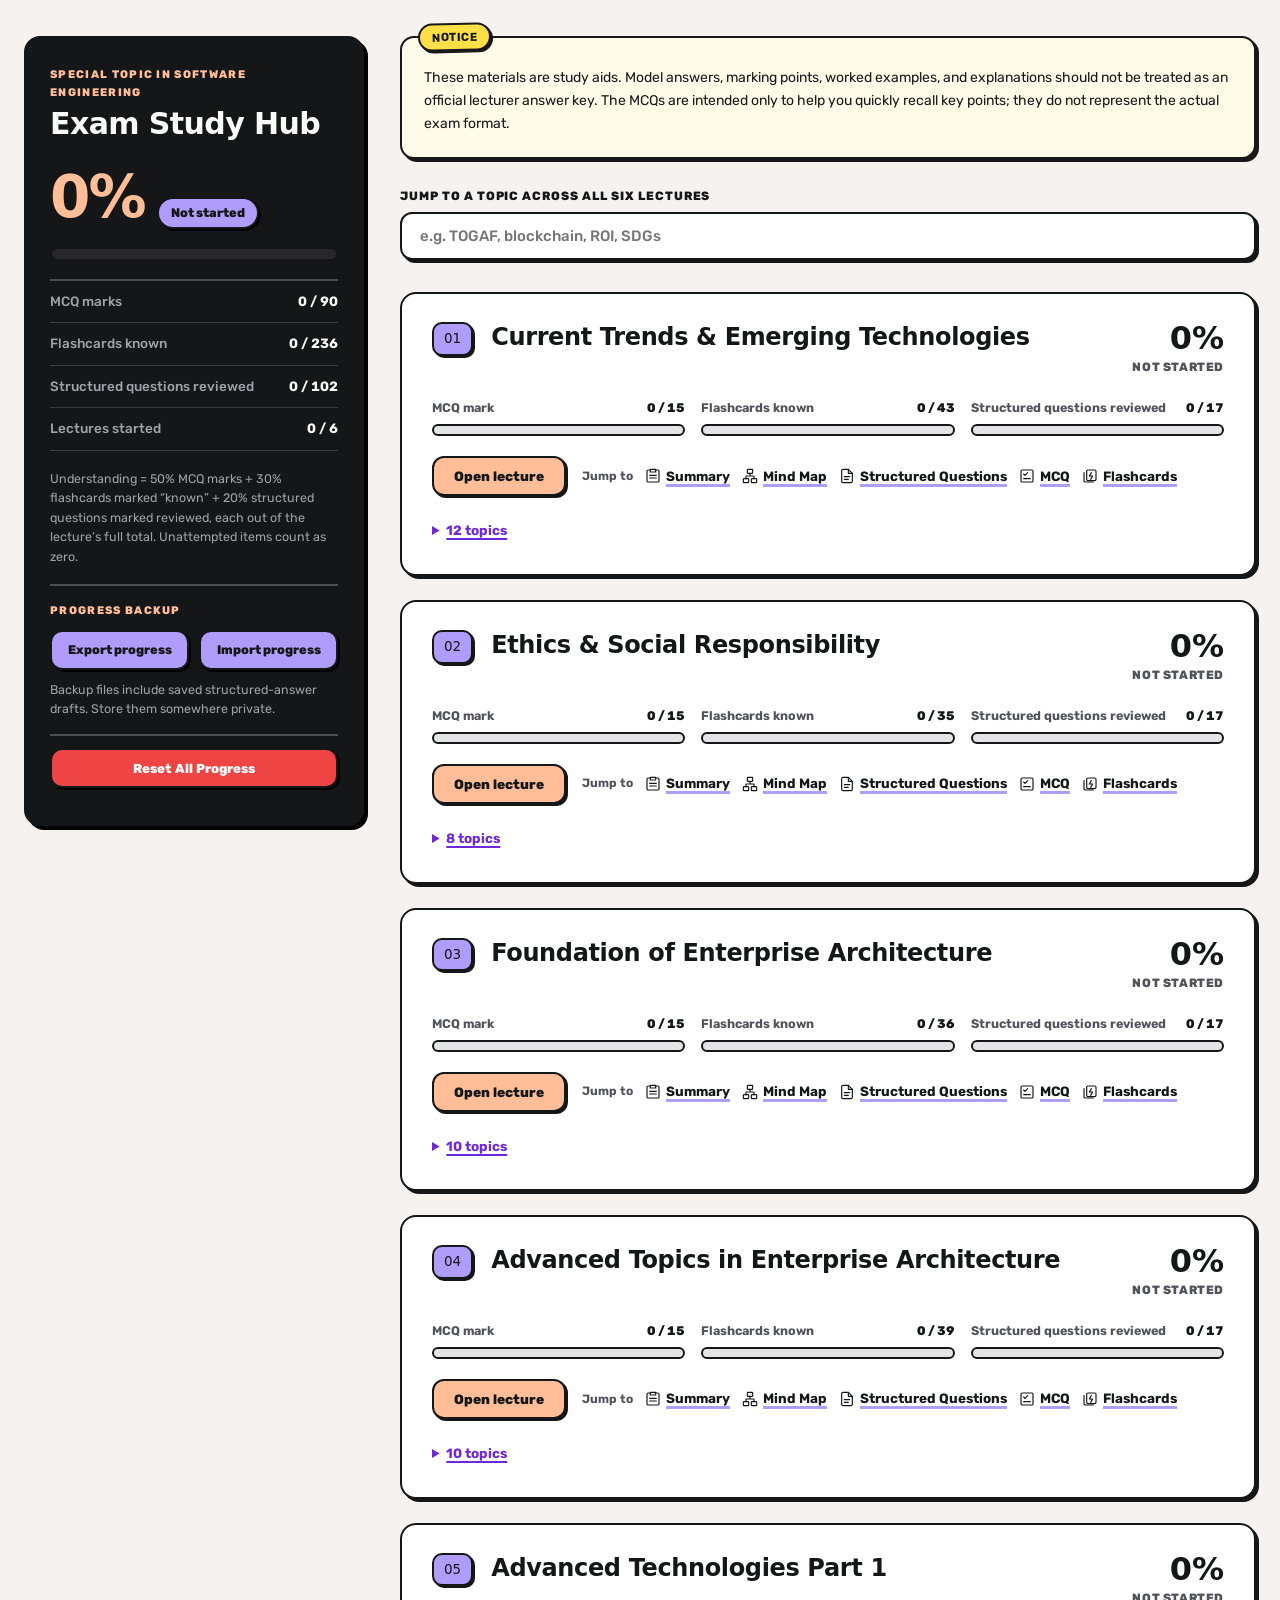
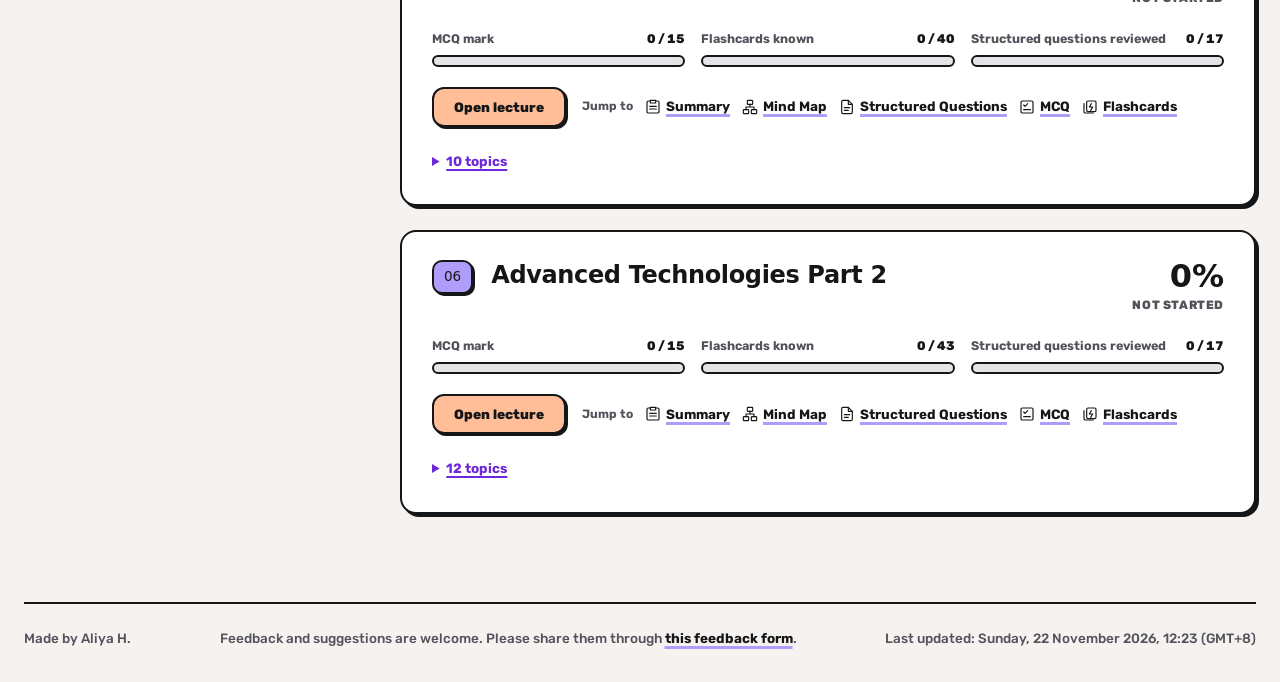
==== index.html @ 4a713295 "fix: open lecture button opens the details summary tab instead of last opened tab" ====
<!DOCTYPE html>
<html lang="en">
<head>
<meta charset="utf-8">
<meta name="viewport" content="width=device-width, initial-scale=1, viewport-fit=cover">
<meta name="color-scheme" content="light">
<title>Study4BITP3423 | Exam Study Hub</title>
<meta name="description" content="Revise BITP 3423 with detailed summaries, mind maps, structured questions, MCQ practice and flashcards for Special Topic in Software Engineering.">
<meta property="og:type" content="website">
<meta property="og:site_name" content="Study4BITP3423">
<meta property="og:locale" content="en_MY">
<meta property="og:title" content="Study4BITP3423 | Exam Study Hub">
<meta property="og:description" content="Revise BITP 3423 with detailed summaries, mind maps, structured questions, MCQ practice and flashcards for Special Topic in Software Engineering.">
<meta property="og:url" content="https://study4bitp3423.pages.dev/">
<meta property="og:image" content="https://study4bitp3423.pages.dev/assets/social-preview.png">
<meta property="og:image:type" content="image/png">
<meta property="og:image:width" content="1200">
<meta property="og:image:height" content="630">
<meta property="og:image:alt" content="Study4BITP3423 Exam Study Hub: summaries, mind maps, structured questions, MCQ practice and flashcards.">
<meta name="twitter:card" content="summary_large_image">
<meta name="twitter:title" content="Study4BITP3423 | Exam Study Hub">
<meta name="twitter:description" content="Revise BITP 3423 with detailed summaries, mind maps, structured questions, MCQ practice and flashcards for Special Topic in Software Engineering.">
<meta name="twitter:image" content="https://study4bitp3423.pages.dev/assets/social-preview.png">
<meta name="twitter:image:alt" content="Study4BITP3423 Exam Study Hub revision kit.">
<link rel="stylesheet" href="css/dashboard.css">
<link rel="stylesheet" href="css/back-to-top.css">
</head>
<body>
<div id="dash">
<div class="shell">
<aside class="panel" aria-label="Overall progress">
<div><p class="eyebrow">Special Topic in Software Engineering</p><h1>Exam Study Hub</h1></div>
<div><div class="big"><b id="oPct">0%</b><span id="oLvl">Not started</span></div></div>
<span class="bar" role="img" id="oBarLabel" aria-label="Overall understanding"><i id="oBar"></i></span>
<dl class="stats" id="oStats"></dl>
<p class="note">Understanding = 50% MCQ marks + 30% flashcards marked “known” + 20% structured questions marked reviewed, each out of the lecture’s full total. Unattempted items count as zero.</p>
<p class="note" id="storeWarn" hidden>This browser view blocks local storage, so progress can’t be saved here. Open the file directly in your browser to keep your marks.</p>
<div>
<div class="progress-tools" aria-label="Progress backup">
<p class="eyebrow">Progress backup</p>
<div class="progress-actions">
<button class="btn" id="exportBtn" type="button">Export progress</button>
<button class="btn" id="importBtn" type="button">Import progress</button>
</div>
<input id="importFile" type="file" accept="application/json,.json" hidden>
<p class="note">Backup files include saved structured-answer drafts. Store them somewhere private.</p>
</div>
<button class="btn danger reset" id="resetBtn" type="button">Reset All Progress</button>
<p class="note" id="status" role="status" style="margin-top:8px"></p>
</div>
</aside>
<main>
<aside class="study-notice" role="note" aria-labelledby="study-notice-title">
<strong id="study-notice-title">Notice</strong>
<p>These materials are study aids. Model answers, marking points, worked examples, and explanations should not be treated as an official lecturer answer key. The MCQs are intended only to help you quickly recall key points; they do not represent the actual exam format.</p>
</aside>
<label class="eyebrow" for="q" style="display:block;margin-bottom:6px">Jump to a topic across all six lectures</label>
<input id="q" class="search" type="search" placeholder="e.g. TOGAF, blockchain, ROI, SDGs" autocomplete="off">
<ul class="hits" id="hits" aria-live="polite"></ul>
<div class="list" id="list"></div>
</main>
</div>
<footer class="foot">
<p>Made by Aliya H.</p>
<p>Feedback and suggestions are welcome. Please share them through <a href="https://forms.gle/fW17FkKTP6RkafSC7" target="_blank" rel="noopener noreferrer">this feedback form</a>.</p>
<p>Last updated: <time datetime="2026-11-22T12:23:19+08:00">Sunday, 22 November 2026, 12:23</time> (GMT+8)</p>
</footer>
</div>

<div id="viewer" hidden>
<div class="topbar"><button class="btn" id="back" type="button">← Dashboard</button><select id="switch" aria-label="Switch lecture"></select><span id="vt" class="note"></span></div>
<div id="frameWrap"></div>
</div>

<dialog id="dlg" aria-labelledby="dt">
<h2 id="dt">Erase all progress?</h2>
<p>This permanently deletes your MCQ marks, flashcard ratings, reviewed structured questions and any structured answers you typed for Lectures 1–6.</p>
<p><b>This cannot be undone.</b></p>
<div class="dlg-acts"><button class="btn" id="cancelBtn" type="button" autofocus>Cancel</button><button class="btn danger" id="confirmBtn" type="button">Yes, erase progress</button></div>
</dialog>

<dialog id="importDlg" aria-labelledby="importTitle">
<h2 id="importTitle">Import saved progress?</h2>
<p id="importSummary">This replaces the progress currently saved in this browser.</p>
<p><b>Your current progress will be replaced.</b></p>
<div class="dlg-acts"><button class="btn" id="importCancelBtn" type="button" autofocus>Cancel</button><button class="btn primary" id="importConfirmBtn" type="button">Import and replace</button></div>
</dialog>

<script src="js/dashboard.js"></script>
<script src="js/back-to-top.js"></script>
</body>
</html>
---- css/dashboard.css ----
/* Claymorphic Comic Ledger · Exam Study Hub Dashboard */
@font-face {
  font-family: 'Rubik';
  src: url('../fonts/Rubik-Variable.ttf') format('truetype');
  font-style: normal;
  font-weight: 300 900;
  font-display: swap;
}

:root {
  --font-display: 'Arial Black', Impact, 'Trebuchet MS', system-ui, sans-serif;
  --font-body: 'Rubik', system-ui, -apple-system, BlinkMacSystemFont, 'Segoe UI', Roboto, Helvetica, Arial, sans-serif;

  --color-page: #F5F2F0;
  --color-dark: #151617;
  --color-card: #FFFFFF;

  --color-lavender: #B09CFB;
  --color-lavender-soft: #EAE5FF;
  --color-coral: #FFBE98;
  --color-coral-hover: #FFAA75;

  --color-ink: #151617;
  --color-ink-muted: #52525B;
  --color-inverse: #FAFAF9;
  --color-inverse-muted: #A1A1AA;

  --color-danger: #EF4444;

  --border-ink: 2px solid #151617;
  --border-ink-thin: 1.5px solid #151617;
  --border-dark-line: 1px solid rgba(250, 250, 249, 0.16);
  --border-dark-line-strong: 2px solid rgba(250, 250, 249, 0.24);

  --shadow-btn: 2px 2px 0px #151617;
  --shadow-card: 3px 3px 0px #151617;
  --shadow-card-lg: 4px 4px 0px #151617;
  --shadow-dark: 2px 2px 0px #000000;
  --shadow-dark-lg: 4px 4px 0px #000000;

  --radius-control: 12px;
  --radius-card: 16px;
  --radius-pill: 9999px;

  --ease-comic: cubic-bezier(0.4, 0, 0.2, 1);
  --dur: 150ms;
  --bar-h: 60px;

  box-sizing: border-box;
  padding-top: env(safe-area-inset-top, 0px);
  padding-bottom: env(safe-area-inset-bottom, 0px);
}

html {
  scroll-padding-top: env(safe-area-inset-top, 0px);
  overflow-x: clip;
  background: var(--color-page);
}

*, *::before, *::after {
  box-sizing: inherit;
}

body {
  margin: 0;
  overflow-x: clip;
  background: var(--color-page);
  color: var(--color-ink);
  font: 400 15px/1.6 var(--font-body);
}

button, input, select, textarea {
  font-family: inherit;
  font-size: inherit;
  color: inherit;
}

:focus-visible {
  outline: 3px solid var(--color-lavender);
  outline-offset: 2px;
}

::selection {
  background: var(--color-lavender);
  color: var(--color-ink);
}

/* Layout Shell */
.shell {
  max-width: 1280px;
  margin: 0 auto;
  padding: 36px 24px 48px;
  display: grid;
  grid-template-columns: minmax(0, 340px) minmax(0, 1fr);
  gap: 36px;
  align-items: start;
}

/* Left Sidebar Panel (Near-Black Developer Surface) */
.panel {
  position: sticky;
  top: 24px;
  display: flex;
  flex-direction: column;
  gap: 18px;
  background: var(--color-dark);
  color: var(--color-inverse);
  border: var(--border-ink);
  border-radius: var(--radius-card);
  padding: 28px 24px;
  box-shadow: var(--shadow-dark-lg);
}

.eyebrow {
  margin: 0;
  font-size: 11px;
  font-weight: 800;
  text-transform: uppercase;
  letter-spacing: 0.12em;
  color: var(--color-ink);
}

.panel .eyebrow {
  color: var(--color-coral);
}

.panel h1 {
  margin: 6px 0 0;
  font-family: var(--font-display);
  font-size: 30px;
  line-height: 1.15;
  letter-spacing: -0.02em;
  color: var(--color-inverse);
  overflow-wrap: anywhere;
  min-width: 0;
}

.big {
  display: flex;
  align-items: baseline;
  gap: 12px;
  margin-top: 8px;
  flex-wrap: wrap;
}

.big b {
  font-family: var(--font-display);
  font-size: 58px;
  line-height: 1;
  color: var(--color-coral);
  letter-spacing: -0.03em;
  font-variant-numeric: tabular-nums;
}

.big span {
  font-weight: 800;
  font-size: 12.5px;
  background: var(--color-lavender);
  color: var(--color-ink);
  border: var(--border-ink);
  border-radius: var(--radius-pill);
  padding: 4px 12px;
  box-shadow: var(--shadow-dark);
}

.bar {
  display: block;
  height: 14px;
  border-radius: var(--radius-pill);
  background: #27272A;
  border: var(--border-ink);
  overflow: hidden;
}

.bar i {
  display: block;
  height: 100%;
  background: #86EFAC;
  border-radius: var(--radius-pill);
  transform-origin: left;
  transform: scaleX(0);
  transition: transform 240ms var(--ease-comic);
}

dl.stats {
  margin: 0;
  display: grid;
  gap: 0;
  border-top: var(--border-dark-line-strong);
}

dl.stats div {
  display: flex;
  justify-content: space-between;
  gap: 16px;
  padding: 10px 0;
  border-bottom: var(--border-dark-line);
  font-size: 13.5px;
}

dl.stats dt {
  color: var(--color-inverse-muted);
  font-weight: 500;
}

dl.stats dd {
  margin: 0;
  font-weight: 700;
  color: var(--color-inverse);
  font-variant-numeric: tabular-nums;
}

.note {
  margin: 0;
  font-size: 12.5px;
  line-height: 1.55;
  color: var(--color-ink-muted);
}

.panel .note {
  color: var(--color-inverse-muted);
}

/* Progress tools */
.progress-tools {
  display: grid;
  gap: 10px;
  margin-bottom: 8px;
  padding: 16px 0;
  border-top: var(--border-dark-line-strong);
  border-bottom: var(--border-dark-line-strong);
}

.progress-actions {
  display: grid;
  grid-template-columns: repeat(2, minmax(0, 1fr));
  gap: 10px;
}

/* Claymorphic / Neobrutalist Buttons */
.btn {
  display: inline-flex;
  align-items: center;
  justify-content: center;
  gap: 8px;
  min-height: 40px;
  padding: 8px 16px;
  border: var(--border-ink);
  border-radius: var(--radius-control);
  background: #86EFAC;
  color: var(--color-ink);
  font-size: 13px;
  font-weight: 700;
  white-space: nowrap;
  box-shadow: var(--shadow-btn);
  cursor: pointer;
  transition: transform var(--dur) var(--ease-comic), box-shadow var(--dur) var(--ease-comic), background var(--dur) var(--ease-comic);
  text-decoration: none;
}

.btn:hover {
  background: #4ADE80;
  transform: translate(-1px, -1px);
  box-shadow: 3px 3px 0px #151617;
}

.btn svg {
  width: 15px;
  height: 15px;
  stroke-width: 2.2px;
  flex: none;
  display: inline-block;
  vertical-align: middle;
}

.btn:active {
  transform: translate(2px, 2px);
  box-shadow: 0px 0px 0px #151617;
}

.panel .progress-actions .btn {
  background: var(--color-lavender);
  color: var(--color-ink);
  border: var(--border-ink);
  box-shadow: var(--shadow-dark);
  font-weight: 800;
  font-size: 12.5px;
  padding: 8px 10px;
}

.panel .progress-actions .btn:hover {
  background: #C4B5FD;
  transform: translate(-1px, -1px);
  box-shadow: 3px 3px 0px #000;
}

.panel .progress-actions .btn:active {
  transform: translate(2px, 2px);
  box-shadow: 0px 0px 0px #000;
}

.btn.primary {
  background: var(--color-coral);
  color: var(--color-ink);
  box-shadow: var(--shadow-btn);
  font-weight: 800;
}

.btn.primary:hover {
  background: var(--color-coral-hover);
  transform: translate(-1px, -1px);
  box-shadow: 3px 3px 0px #151617;
}

.btn.primary:active {
  transform: translate(2px, 2px);
  box-shadow: 0px 0px 0px #151617;
}

.btn.danger {
  background: var(--color-danger);
  border-color: #151617;
  color: var(--color-inverse);
  box-shadow: var(--shadow-dark);
  font-weight: 800;
}

.btn.danger:hover {
  background: #DC2626;
  transform: translate(-1px, -1px);
  box-shadow: 3px 3px 0px #000;
}

.btn.danger:active {
  transform: translate(2px, 2px);
  box-shadow: 0px 0px 0px #000;
}

.reset {
  margin-top: 4px;
  width: 100%;
}

/* Option 1: Comic Sticker Panel (Sunburst) — Study Notice */
.study-notice {
  position: relative;
  background-color: #FEFCE8;
  border: 2px solid #18181B;
  border-radius: 14px;
  box-shadow: 3px 3px 0px #18181B;
  padding: 1.75rem 1.375rem 1.375rem;
  margin: 0 0 28px;
  color: #18181B;
}

.study-notice strong {
  position: absolute;
  top: -15px;
  left: 16px;
  display: inline-flex;
  align-items: center;
  gap: 6px;
  background-color: #FDE047;
  color: #18181B;
  border: 2px solid #18181B;
  border-radius: 9999px;
  box-shadow: 2px 2px 0px #18181B;
  padding: 3px 12px;
  font-size: 0.72rem;
  font-weight: 700;
  letter-spacing: 0.05em;
  text-transform: uppercase;
  transform: rotate(-1.5deg);
}

.study-notice p {
  margin: 0;
  color: #18181B;
  font-size: 14px;
  line-height: 1.65;
}

/* Search input */
label[for="q"].eyebrow {
  color: var(--color-ink) !important;
  font-size: 12px;
  font-weight: 800;
  letter-spacing: 0.08em;
}

.search {
  width: 100%;
  min-height: 48px;
  padding: 12px 18px;
  border: var(--border-ink);
  border-radius: var(--radius-control);
  background: var(--color-card);
  font-size: 15px;
  font-weight: 500;
  color: var(--color-ink);
  box-shadow: var(--shadow-card);
  transition: box-shadow var(--dur) var(--ease-comic), transform var(--dur) var(--ease-comic);
}

.search:focus {
  outline: none;
  box-shadow: 4px 4px 0px var(--color-lavender);
}

.hits {
  list-style: none;
  margin: 12px 0 0;
  padding: 8px;
  display: grid;
  gap: 4px;
  background: var(--color-card);
  border: var(--border-ink);
  border-radius: var(--radius-card);
  box-shadow: var(--shadow-card);
}

.hits:empty {
  display: none;
}

.hits button, .topics button {
  display: flex;
  gap: 12px;
  align-items: baseline;
  width: 100%;
  padding: 8px 12px;
  border: 0;
  border-radius: 8px;
  background: transparent;
  text-align: left;
  cursor: pointer;
  font-size: 14px;
  font-weight: 600;
  color: var(--color-ink);
  transition: background var(--dur);
}

.hits button:hover, .topics button:hover {
  background: var(--color-lavender-soft);
}

.tag {
  flex: none;
  font-size: 11px;
  font-weight: 800;
  color: var(--color-ink);
  background: var(--color-coral);
  border: var(--border-ink-thin);
  border-radius: var(--radius-pill);
  padding: 2px 8px;
}

/* Lecture List Cards */
.list {
  display: grid;
  gap: 24px;
  margin-top: 32px;
}

.lec {
  background: var(--color-card);
  border: var(--border-ink);
  border-radius: var(--radius-card);
  padding: 28px 30px;
  display: grid;
  gap: 20px;
  box-shadow: var(--shadow-card);
}

.lec header {
  display: grid;
  grid-template-columns: auto minmax(0, 1fr) auto;
  gap: 18px;
  align-items: start;
}

.no {
  display: inline-flex;
  align-items: center;
  justify-content: center;
  font-family: var(--font-display);
  font-size: 13.5px;
  background: var(--color-lavender);
  color: var(--color-ink);
  border: var(--border-ink);
  border-radius: 10px;
  padding: 4px 10px;
  box-shadow: var(--shadow-btn);
  font-variant-numeric: tabular-nums;
}

.lec h2 {
  margin: 0;
  font-family: var(--font-display);
  font-size: 24px;
  line-height: 1.25;
  letter-spacing: -0.015em;
  color: var(--color-ink);
  overflow-wrap: anywhere;
  min-width: 0;
}

.score {
  text-align: right;
}

.score b {
  display: block;
  font-family: var(--font-display);
  font-size: 32px;
  line-height: 1;
  color: var(--color-ink);
  font-variant-numeric: tabular-nums;
}

.score span {
  font-size: 12px;
  font-weight: 800;
  color: var(--color-ink-muted);
  text-transform: uppercase;
  letter-spacing: 0.05em;
}

.meters {
  display: grid;
  grid-template-columns: repeat(3, minmax(0, 1fr));
  gap: 16px;
}

.meters .bar {
  background: #E4E4E7;
  height: 12px;
}

.mh {
  display: flex;
  justify-content: space-between;
  gap: 8px;
  font-size: 12.5px;
  margin-bottom: 6px;
  font-weight: 700;
  color: var(--color-ink-muted);
}

.mh b {
  color: var(--color-ink);
  font-weight: 800;
  font-variant-numeric: tabular-nums;
}

.acts {
  display: flex;
  flex-wrap: wrap;
  gap: 12px;
  align-items: center;
}

.acts .btn.primary {
  padding: 9px 20px;
  font-size: 13.5px;
}

.acts .sep {
  font-size: 12px;
  font-weight: 700;
  color: var(--color-ink-muted);
  margin-left: 4px;
}

.jump-link {
  display: inline-flex;
  align-items: center;
  gap: 5px;
  font-size: 13.5px;
}

.jump-link svg {
  width: 16px;
  height: 16px;
  flex-shrink: 0;
}

details summary {
  cursor: pointer;
  font-size: 13.5px;
  font-weight: 700;
  color: #6D28D9;
  text-decoration: underline;
  text-decoration-thickness: 2px;
  text-underline-offset: 3px;
  width: fit-content;
  padding: 4px 0;
}

details summary:hover {
  color: #4C1D95;
}

.topics {
  list-style: none;
  margin: 12px 0 0;
  padding: 0;
  display: grid;
  grid-template-columns: repeat(2, minmax(0, 1fr));
  gap: 8px 18px;
}

.topics li {
  border-bottom: 1.5px dashed #151617;
  padding-bottom: 4px;
}

/* Footer (Light/Dark Divider) */
.foot {
  width: calc(100% - 48px);
  max-width: 1280px;
  margin: 40px auto 32px;
  display: flex;
  flex-wrap: wrap;
  justify-content: space-between;
  gap: 12px 24px;
  padding-top: 24px;
  border-top: var(--border-ink);
  font-size: 13.5px;
  color: var(--color-ink-muted);
  font-weight: 500;
}

.foot p {
  margin: 0;
  min-width: 0;
}

.foot a, .jump-link {
  color: var(--color-ink);
  font-weight: 700;
  text-decoration: underline;
  text-decoration-color: var(--color-lavender);
  text-decoration-thickness: 3px;
  text-underline-offset: 3px;
  transition: background var(--dur);
}

.foot a:hover, .jump-link:hover {
  background: var(--color-coral);
  text-decoration-color: var(--color-ink);
}

/* Topbar in Viewer */
.topbar {
  position: sticky;
  top: env(safe-area-inset-top, 0px);
  z-index: 5;
  height: var(--bar-h);
  display: flex;
  align-items: center;
  gap: 16px;
  padding: 0 24px;
  background: var(--color-dark) !important;
  border-bottom: 2px solid #151617 !important;
  color: var(--color-inverse);
}

.topbar .btn {
  background: var(--color-lavender);
  color: var(--color-ink);
  border: var(--border-ink);
  border-radius: var(--radius-control);
  box-shadow: var(--shadow-dark);
  font-weight: 800;
}

.topbar .btn:hover {
  background: #C4B5FD;
  transform: translate(-1px, -1px);
  box-shadow: 3px 3px 0px #000;
}

.topbar select {
  min-height: 40px;
  max-width: 100%;
  min-width: 0;
  border: var(--border-ink);
  border-radius: var(--radius-control);
  padding: 6px 14px;
  background: var(--color-card);
  color: var(--color-ink);
  font-weight: 700;
  box-shadow: var(--shadow-dark);
  flex: 1 1 auto;
}

.topbar .note {
  color: var(--color-inverse-muted);
  font-weight: 600;
}

#frameWrap {
  height: calc(100dvh - var(--bar-h) - env(safe-area-inset-top, 0px) - env(safe-area-inset-bottom, 0px));
}

#frameWrap iframe {
  display: block;
  width: 100%;
  height: 100%;
  border: 0;
  background: var(--color-page);
}

[hidden] {
  display: none !important;
}

/* Dialogs */
dialog {
  width: min(480px, calc(100vw - 32px));
  border: var(--border-ink);
  border-radius: var(--radius-card);
  padding: 28px;
  background: var(--color-card);
  color: var(--color-ink);
  box-shadow: 6px 6px 0px #151617;
}

dialog::backdrop {
  background: rgba(21, 22, 23, 0.72);
  backdrop-filter: blur(4px);
}

dialog h2 {
  margin: 0 0 12px;
  font-family: var(--font-display);
  font-size: 24px;
  line-height: 1.2;
  color: var(--color-ink);
}

dialog p {
  margin: 0 0 12px;
  font-size: 14.5px;
  line-height: 1.6;
  color: #3F3F46;
}

dialog p b {
  color: var(--color-ink);
}

.dlg-acts {
  display: flex;
  justify-content: flex-end;
  gap: 12px;
  margin-top: 24px;
  flex-wrap: wrap;
}

/* 404 Not Found Page */
.not-found {
  min-height: 100dvh;
  display: grid;
  place-items: center;
  padding: 24px;
  background: var(--color-page);
}

.not-found-card {
  width: min(540px, 100%);
  padding: 36px 32px;
  border: var(--border-ink);
  border-radius: var(--radius-card);
  background: var(--color-card);
  box-shadow: var(--shadow-card-lg);
  text-align: center;
}

.not-found-card h1 {
  font-family: var(--font-display);
  font-size: clamp(34px, 7vw, 48px);
  margin: 8px 0 16px;
  color: var(--color-ink);
}

.not-found-card > p:not(.eyebrow) {
  margin: 0 0 24px;
  color: var(--color-ink-muted);
  font-size: 15px;
}

/* Responsive adjustments */
@media (max-width: 900px) {
  .shell {
    grid-template-columns: minmax(0, 1fr);
    gap: 24px;
    padding: 20px 16px;
  }
  .panel {
    position: static;
  }
  .foot {
    width: calc(100% - 32px);
  }
}

@media (max-width: 580px) {
  .meters {
    grid-template-columns: minmax(0, 1fr);
  }
  .topics {
    grid-template-columns: minmax(0, 1fr);
  }
  .lec {
    padding: 20px 18px;
  }
  .lec header {
    grid-template-columns: minmax(0, 1fr) auto;
  }
  .no {
    display: none;
  }
  #vt {
    display: none;
  }
}

@media (max-width: 380px) {
  .progress-actions {
    grid-template-columns: minmax(0, 1fr);
  }
}

@media (prefers-reduced-motion: reduce) {
  * {
    transition-duration: 0.01ms !important;
  }
}
---- css/back-to-top.css ----
.back-to-top {
  position: fixed;
  right: max(20px, env(safe-area-inset-right));
  bottom: max(20px, env(safe-area-inset-bottom));
  z-index: 50;
  display: grid;
  place-items: center;
  width: 48px;
  height: 48px;
  padding: 0;
  color: #151617;
  background: #B09CFB;
  border: 2px solid #151617;
  border-radius: 12px;
  box-shadow: 3px 3px 0 #151617;
  cursor: pointer;
}

.back-to-top[hidden] {
  display: none;
}

.back-to-top:hover {
  background: #EAE5FF;
}

.back-to-top:focus-visible {
  outline: 3px solid #151617;
  outline-offset: 4px;
}

@media print {
  .back-to-top {
    display: none;
  }
}
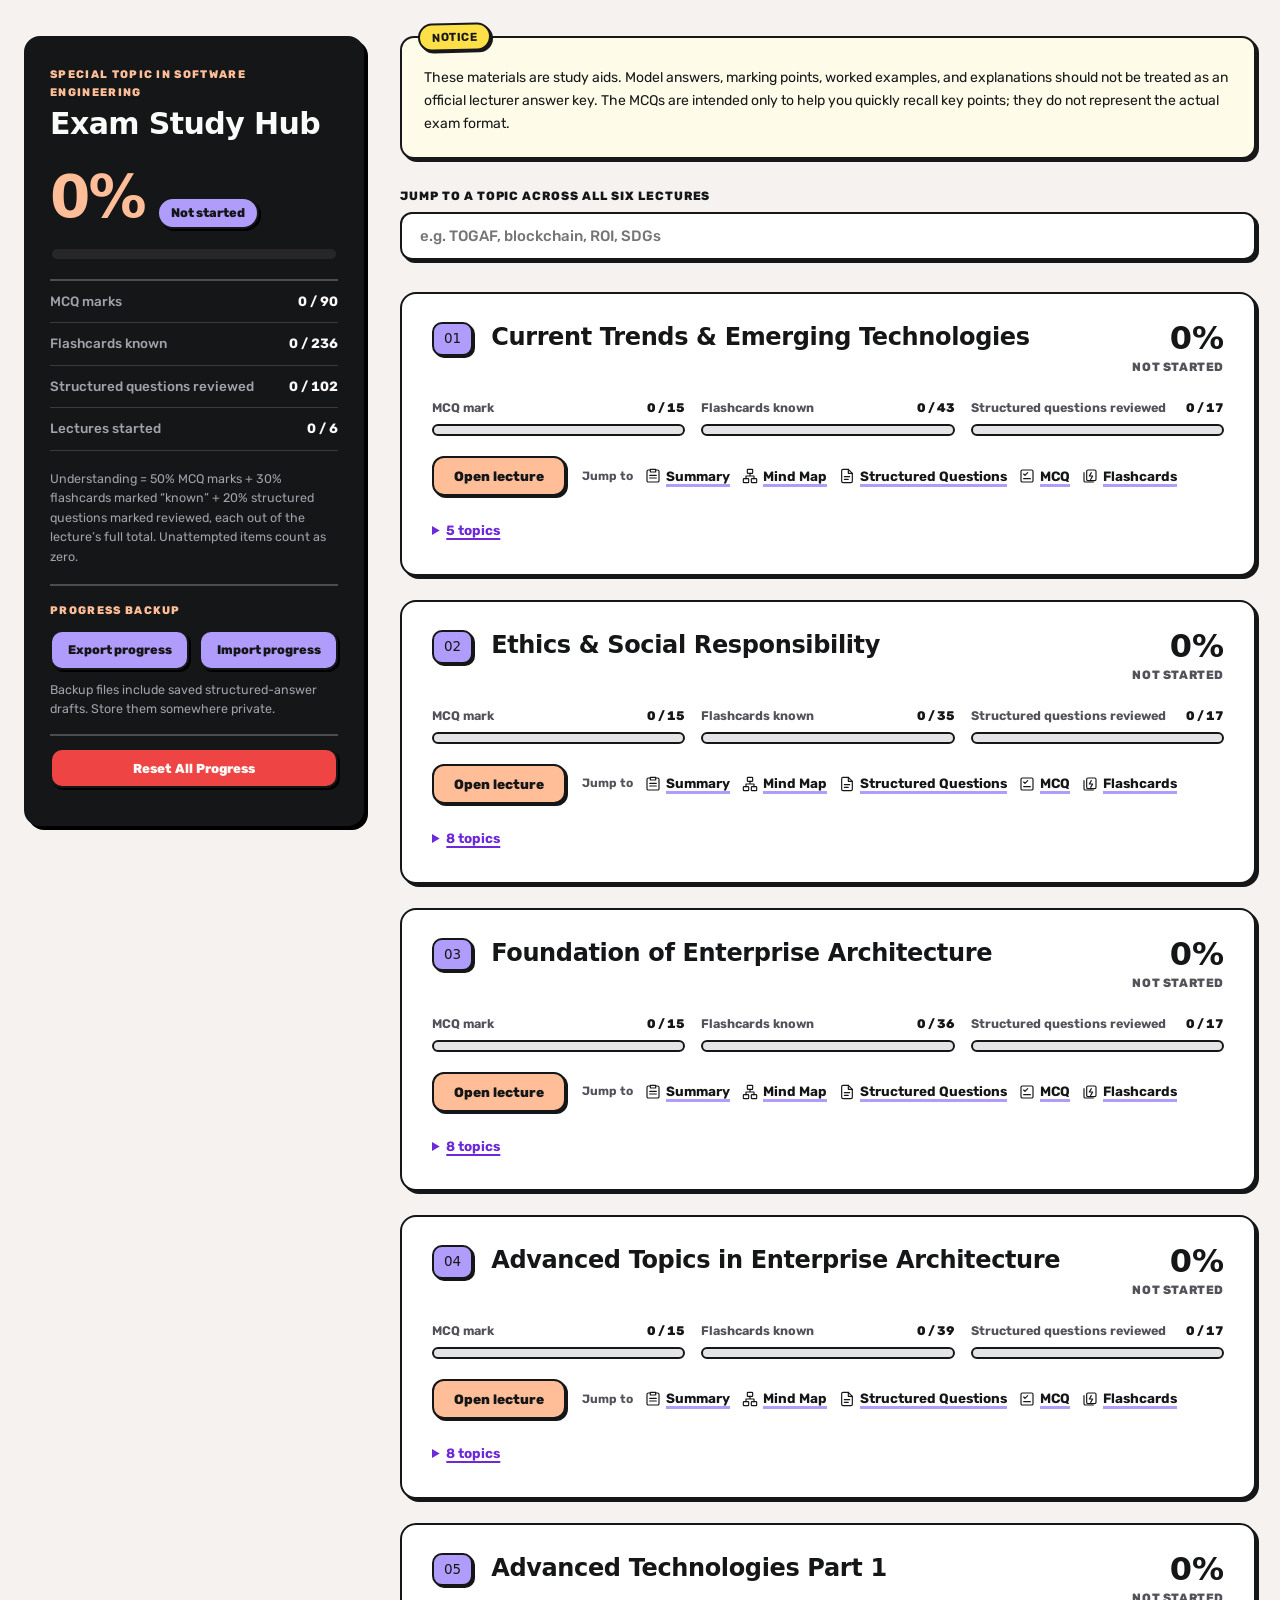
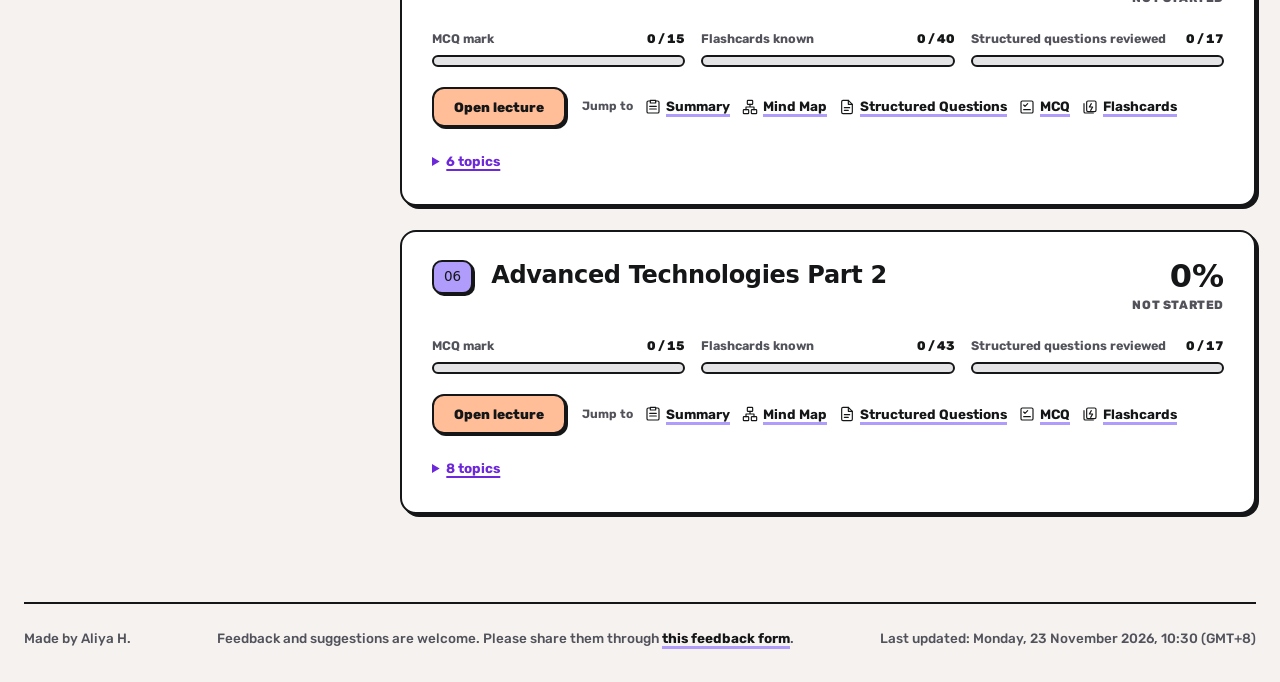
==== commit ca027fbf: "chore: major content update" ====
--- a/index.html
+++ b/index.html
@@ -23,7 +23,6 @@
 <meta name="twitter:image" content="https://study4bitp3423.pages.dev/assets/social-preview.png">
 <meta name="twitter:image:alt" content="Study4BITP3423 Exam Study Hub revision kit.">
 <link rel="stylesheet" href="css/dashboard.css">
-<link rel="stylesheet" href="css/back-to-top.css">
 </head>
 <body>
 <div id="dash">
@@ -63,7 +62,7 @@
 <footer class="foot">
 <p>Made by Aliya H.</p>
 <p>Feedback and suggestions are welcome. Please share them through <a href="https://forms.gle/fW17FkKTP6RkafSC7" target="_blank" rel="noopener noreferrer">this feedback form</a>.</p>
-<p>Last updated: <time datetime="2026-11-22T12:23:19+08:00">Sunday, 22 November 2026, 12:23</time> (GMT+8)</p>
+<p>Last updated: <time datetime="2026-11-23T10:30:44+08:00">Monday, 23 November 2026, 10:30</time> (GMT+8)</p>
 </footer>
 </div>
 
@@ -87,6 +86,5 @@
 </dialog>
 
 <script src="js/dashboard.js"></script>
-<script src="js/back-to-top.js"></script>
 </body>
 </html>
--- a/css/dashboard.css
+++ b/css/dashboard.css
@@ -1,4 +1,4 @@
-/* Claymorphic Comic Ledger · Exam Study Hub Dashboard */
+/* Dashboard and not-found page styles. */
 @font-face {
   font-family: 'Rubik';
   src: url('../fonts/Rubik-Variable.ttf') format('truetype');
@@ -57,7 +57,9 @@
   background: var(--color-page);
 }
 
-*, *::before, *::after {
+*,
+*::before,
+*::after {
   box-sizing: inherit;
 }
 
@@ -69,7 +71,10 @@
   font: 400 15px/1.6 var(--font-body);
 }
 
-button, input, select, textarea {
+button,
+input,
+select,
+textarea {
   font-family: inherit;
   font-size: inherit;
   color: inherit;
@@ -85,7 +90,6 @@
   color: var(--color-ink);
 }
 
-/* Layout Shell */
 .shell {
   max-width: 1280px;
   margin: 0 auto;
@@ -96,7 +100,6 @@
   align-items: start;
 }
 
-/* Left Sidebar Panel (Near-Black Developer Surface) */
 .panel {
   position: sticky;
   top: 24px;
@@ -221,7 +224,6 @@
   color: var(--color-inverse-muted);
 }
 
-/* Progress tools */
 .progress-tools {
   display: grid;
   gap: 10px;
@@ -237,7 +239,6 @@
   gap: 10px;
 }
 
-/* Claymorphic / Neobrutalist Buttons */
 .btn {
   display: inline-flex;
   align-items: center;
@@ -341,7 +342,6 @@
   width: 100%;
 }
 
-/* Option 1: Comic Sticker Panel (Sunburst) — Study Notice */
 .study-notice {
   position: relative;
   background-color: #FEFCE8;
@@ -380,7 +380,6 @@
   line-height: 1.65;
 }
 
-/* Search input */
 label[for="q"].eyebrow {
   color: var(--color-ink) !important;
   font-size: 12px;
@@ -423,7 +422,8 @@
   display: none;
 }
 
-.hits button, .topics button {
+.hits button,
+.topics button {
   display: flex;
   gap: 12px;
   align-items: baseline;
@@ -440,7 +440,8 @@
   transition: background var(--dur);
 }
 
-.hits button:hover, .topics button:hover {
+.hits button:hover,
+.topics button:hover {
   background: var(--color-lavender-soft);
 }
 
@@ -455,7 +456,6 @@
   padding: 2px 8px;
 }
 
-/* Lecture List Cards */
 .list {
   display: grid;
   gap: 24px;
@@ -615,7 +615,6 @@
   padding-bottom: 4px;
 }
 
-/* Footer (Light/Dark Divider) */
 .foot {
   width: calc(100% - 48px);
   max-width: 1280px;
@@ -636,7 +635,8 @@
   min-width: 0;
 }
 
-.foot a, .jump-link {
+.foot a,
+.jump-link {
   color: var(--color-ink);
   font-weight: 700;
   text-decoration: underline;
@@ -646,12 +646,12 @@
   transition: background var(--dur);
 }
 
-.foot a:hover, .jump-link:hover {
+.foot a:hover,
+.jump-link:hover {
   background: var(--color-coral);
   text-decoration-color: var(--color-ink);
 }
 
-/* Topbar in Viewer */
 .topbar {
   position: sticky;
   top: env(safe-area-inset-top, 0px);
@@ -716,7 +716,6 @@
   display: none !important;
 }
 
-/* Dialogs */
 dialog {
   width: min(480px, calc(100vw - 32px));
   border: var(--border-ink);
@@ -759,7 +758,6 @@
   flex-wrap: wrap;
 }
 
-/* 404 Not Found Page */
 .not-found {
   min-height: 100dvh;
   display: grid;
@@ -791,50 +789,98 @@
   font-size: 15px;
 }
 
-/* Responsive adjustments */
 @media (max-width: 900px) {
-  .shell {
+.shell {
     grid-template-columns: minmax(0, 1fr);
     gap: 24px;
     padding: 20px 16px;
   }
-  .panel {
+
+.panel {
     position: static;
   }
-  .foot {
+
+.foot {
     width: calc(100% - 32px);
   }
+
 }
 
 @media (max-width: 580px) {
-  .meters {
+.meters {
     grid-template-columns: minmax(0, 1fr);
   }
-  .topics {
+
+.topics {
     grid-template-columns: minmax(0, 1fr);
   }
-  .lec {
+
+.lec {
     padding: 20px 18px;
   }
-  .lec header {
+
+.lec header {
     grid-template-columns: minmax(0, 1fr) auto;
   }
-  .no {
+
+.no {
     display: none;
   }
-  #vt {
+
+#vt {
     display: none;
   }
+
 }
 
 @media (max-width: 380px) {
-  .progress-actions {
+.progress-actions {
     grid-template-columns: minmax(0, 1fr);
   }
+
 }
 
 @media (prefers-reduced-motion: reduce) {
-  * {
+* {
     transition-duration: 0.01ms !important;
   }
-}
+
+}
+
+.back-to-top {
+  position: fixed;
+  right: max(20px, env(safe-area-inset-right));
+  bottom: max(20px, env(safe-area-inset-bottom));
+  z-index: 50;
+  display: grid;
+  place-items: center;
+  width: 48px;
+  height: 48px;
+  padding: 0;
+  color: #151617;
+  background: #B09CFB;
+  border: 2px solid #151617;
+  border-radius: 12px;
+  box-shadow: 3px 3px 0 #151617;
+  cursor: pointer;
+}
+
+.back-to-top[hidden] {
+  display: none;
+}
+
+.back-to-top:hover {
+  background: #EAE5FF;
+}
+
+.back-to-top:focus-visible {
+  outline: 3px solid #151617;
+  outline-offset: 4px;
+}
+
+@media print {
+.back-to-top {
+    display: none;
+  }
+
+}
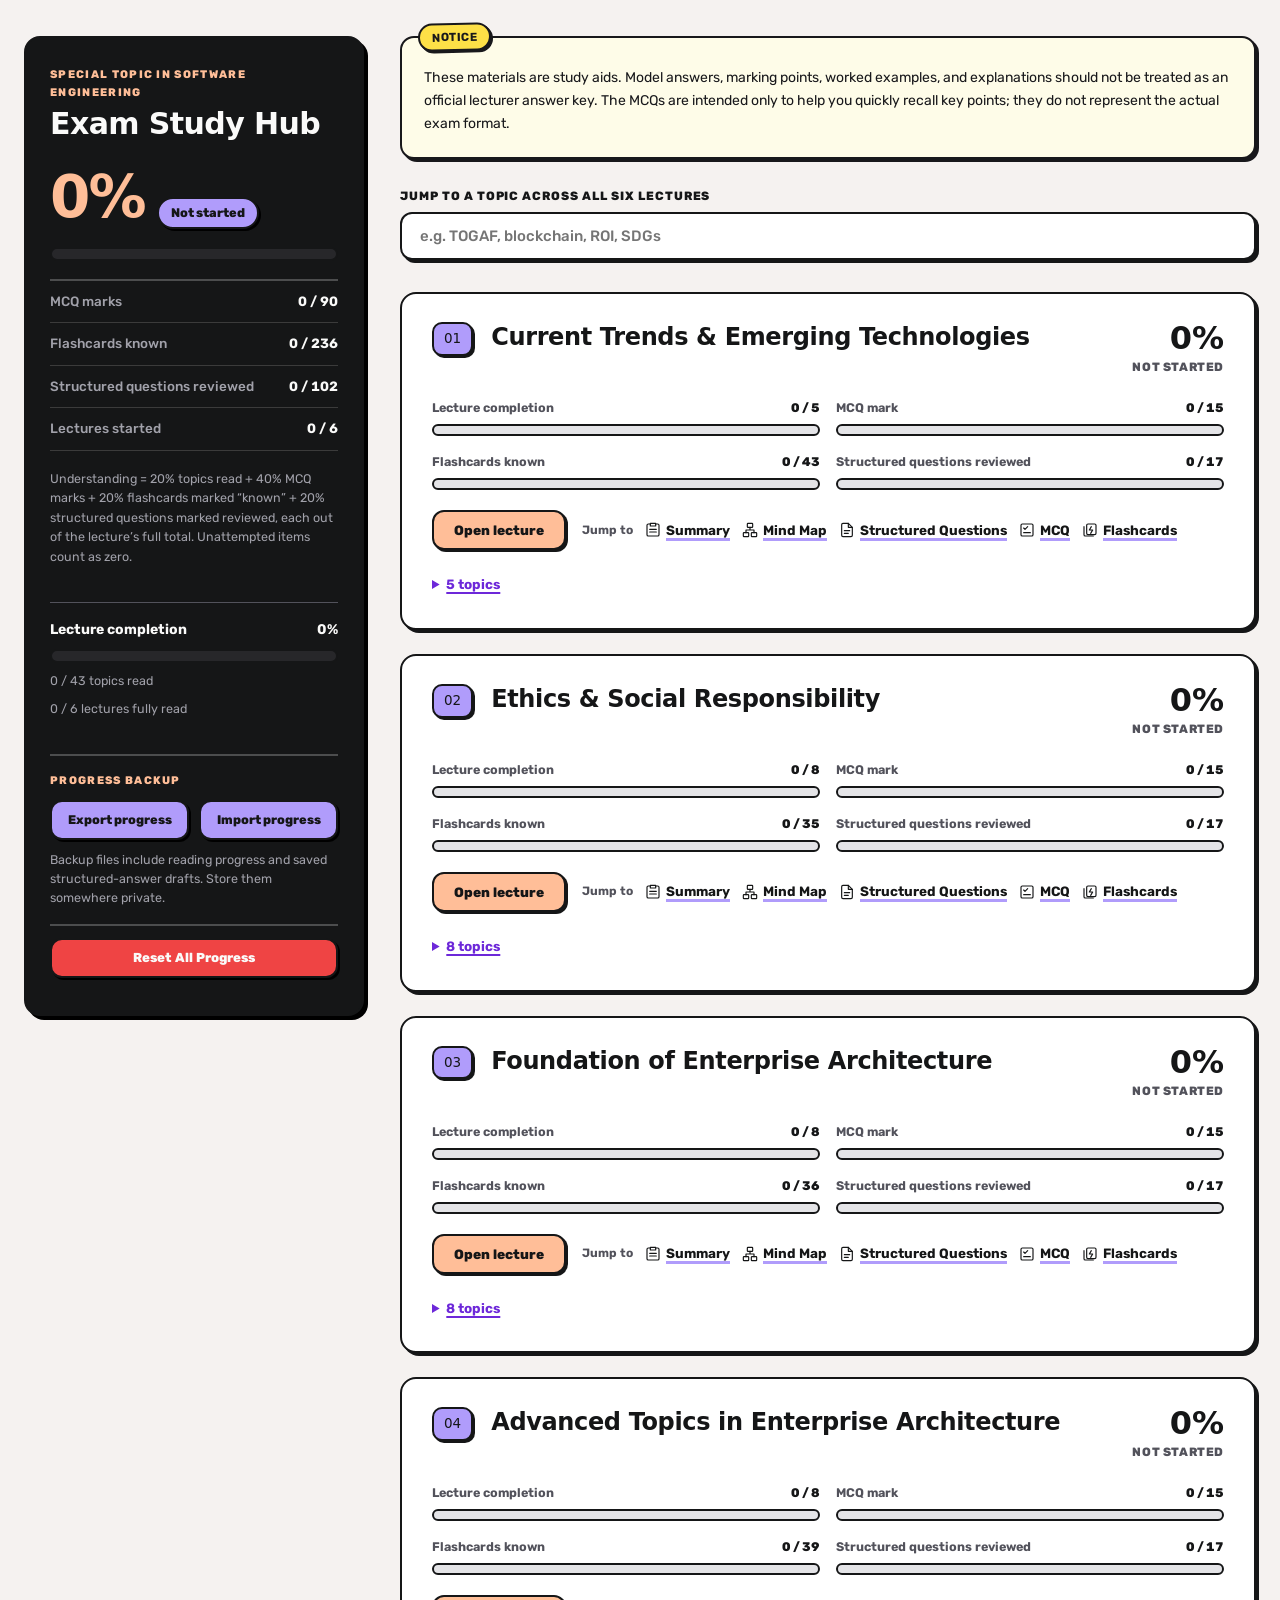
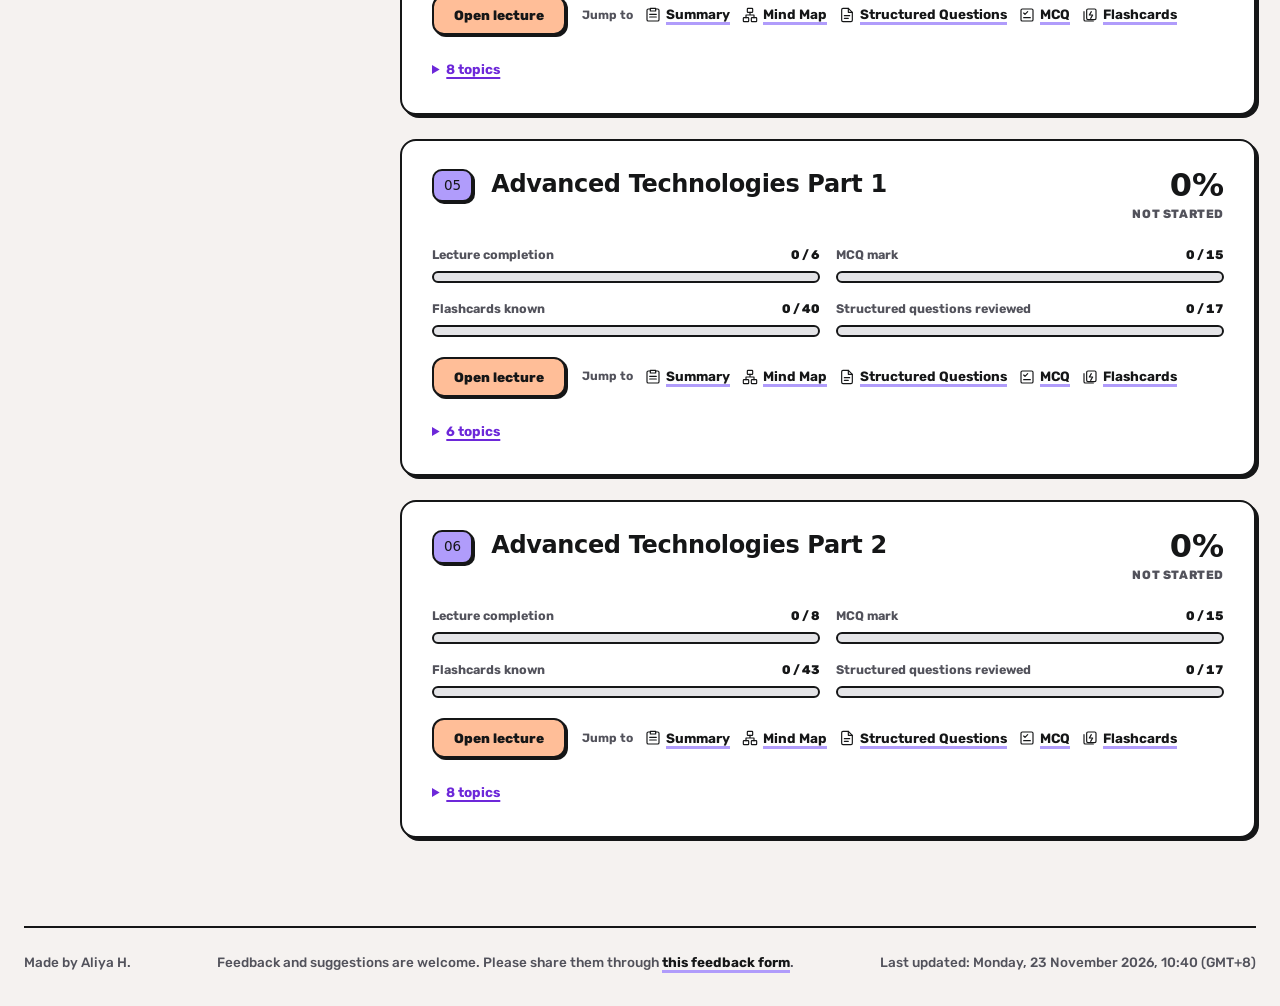
==== commit 11b97469: "feat: lecture completion progress" ====
--- a/index.html
+++ b/index.html
@@ -32,7 +32,13 @@
 <div><div class="big"><b id="oPct">0%</b><span id="oLvl">Not started</span></div></div>
 <span class="bar" role="img" id="oBarLabel" aria-label="Overall understanding"><i id="oBar"></i></span>
 <dl class="stats" id="oStats"></dl>
-<p class="note">Understanding = 50% MCQ marks + 30% flashcards marked “known” + 20% structured questions marked reviewed, each out of the lecture’s full total. Unattempted items count as zero.</p>
+<p class="note">Understanding = 20% topics read + 40% MCQ marks + 20% flashcards marked “known” + 20% structured questions marked reviewed, each out of the lecture’s full total. Unattempted items count as zero.</p>
+<div class="completion-summary">
+<div class="completion-heading"><b>Lecture completion</b><strong id="completionPct">0%</strong></div>
+<span class="bar" id="completionBarLabel" role="progressbar" aria-label="Overall lecture reading completion" aria-valuemin="0" aria-valuemax="43" aria-valuenow="0"><i id="completionBar"></i></span>
+<p class="note" id="completionCount">0 / 43 topics read</p>
+<p class="note" id="completionLectures">0 / 6 lectures fully read</p>
+</div>
 <p class="note" id="storeWarn" hidden>This browser view blocks local storage, so progress can’t be saved here. Open the file directly in your browser to keep your marks.</p>
 <div>
 <div class="progress-tools" aria-label="Progress backup">
@@ -42,7 +48,7 @@
 <button class="btn" id="importBtn" type="button">Import progress</button>
 </div>
 <input id="importFile" type="file" accept="application/json,.json" hidden>
-<p class="note">Backup files include saved structured-answer drafts. Store them somewhere private.</p>
+<p class="note">Backup files include reading progress and saved structured-answer drafts. Store them somewhere private.</p>
 </div>
 <button class="btn danger reset" id="resetBtn" type="button">Reset All Progress</button>
 <p class="note" id="status" role="status" style="margin-top:8px"></p>
@@ -62,7 +68,7 @@
 <footer class="foot">
 <p>Made by Aliya H.</p>
 <p>Feedback and suggestions are welcome. Please share them through <a href="https://forms.gle/fW17FkKTP6RkafSC7" target="_blank" rel="noopener noreferrer">this feedback form</a>.</p>
-<p>Last updated: <time datetime="2026-11-23T10:30:44+08:00">Monday, 23 November 2026, 10:30</time> (GMT+8)</p>
+<p>Last updated: <time datetime="2026-11-23T10:40:47+08:00">Monday, 23 November 2026, 10:40</time> (GMT+8)</p>
 </footer>
 </div>
 
--- a/css/dashboard.css
+++ b/css/dashboard.css
@@ -19,6 +19,7 @@
   --color-lavender-soft: #EAE5FF;
   --color-coral: #FFBE98;
   --color-coral-hover: #FFAA75;
+  --color-mint: #4ECB71;
 
   --color-ink: #151617;
   --color-ink-muted: #52525B;
@@ -528,9 +529,29 @@
 
 .meters {
   display: grid;
-  grid-template-columns: repeat(3, minmax(0, 1fr));
+  grid-template-columns: repeat(2, minmax(0, 1fr));
   gap: 16px;
 }
+
+.completion-summary {
+  margin: 18px 0;
+  padding-top: 16px;
+  border-top: 1px solid #52525b;
+}
+
+.completion-heading {
+  display: flex;
+  align-items: center;
+  justify-content: space-between;
+  gap: 12px;
+  margin-bottom: 8px;
+  font-size: 14px;
+}
+
+.completion-summary .bar i,
+.meters > div:first-child .bar i { background: var(--color-mint); }
+
+.completion-summary .note { margin: 8px 0 0; }
 
 .meters .bar {
   background: #E4E4E7;
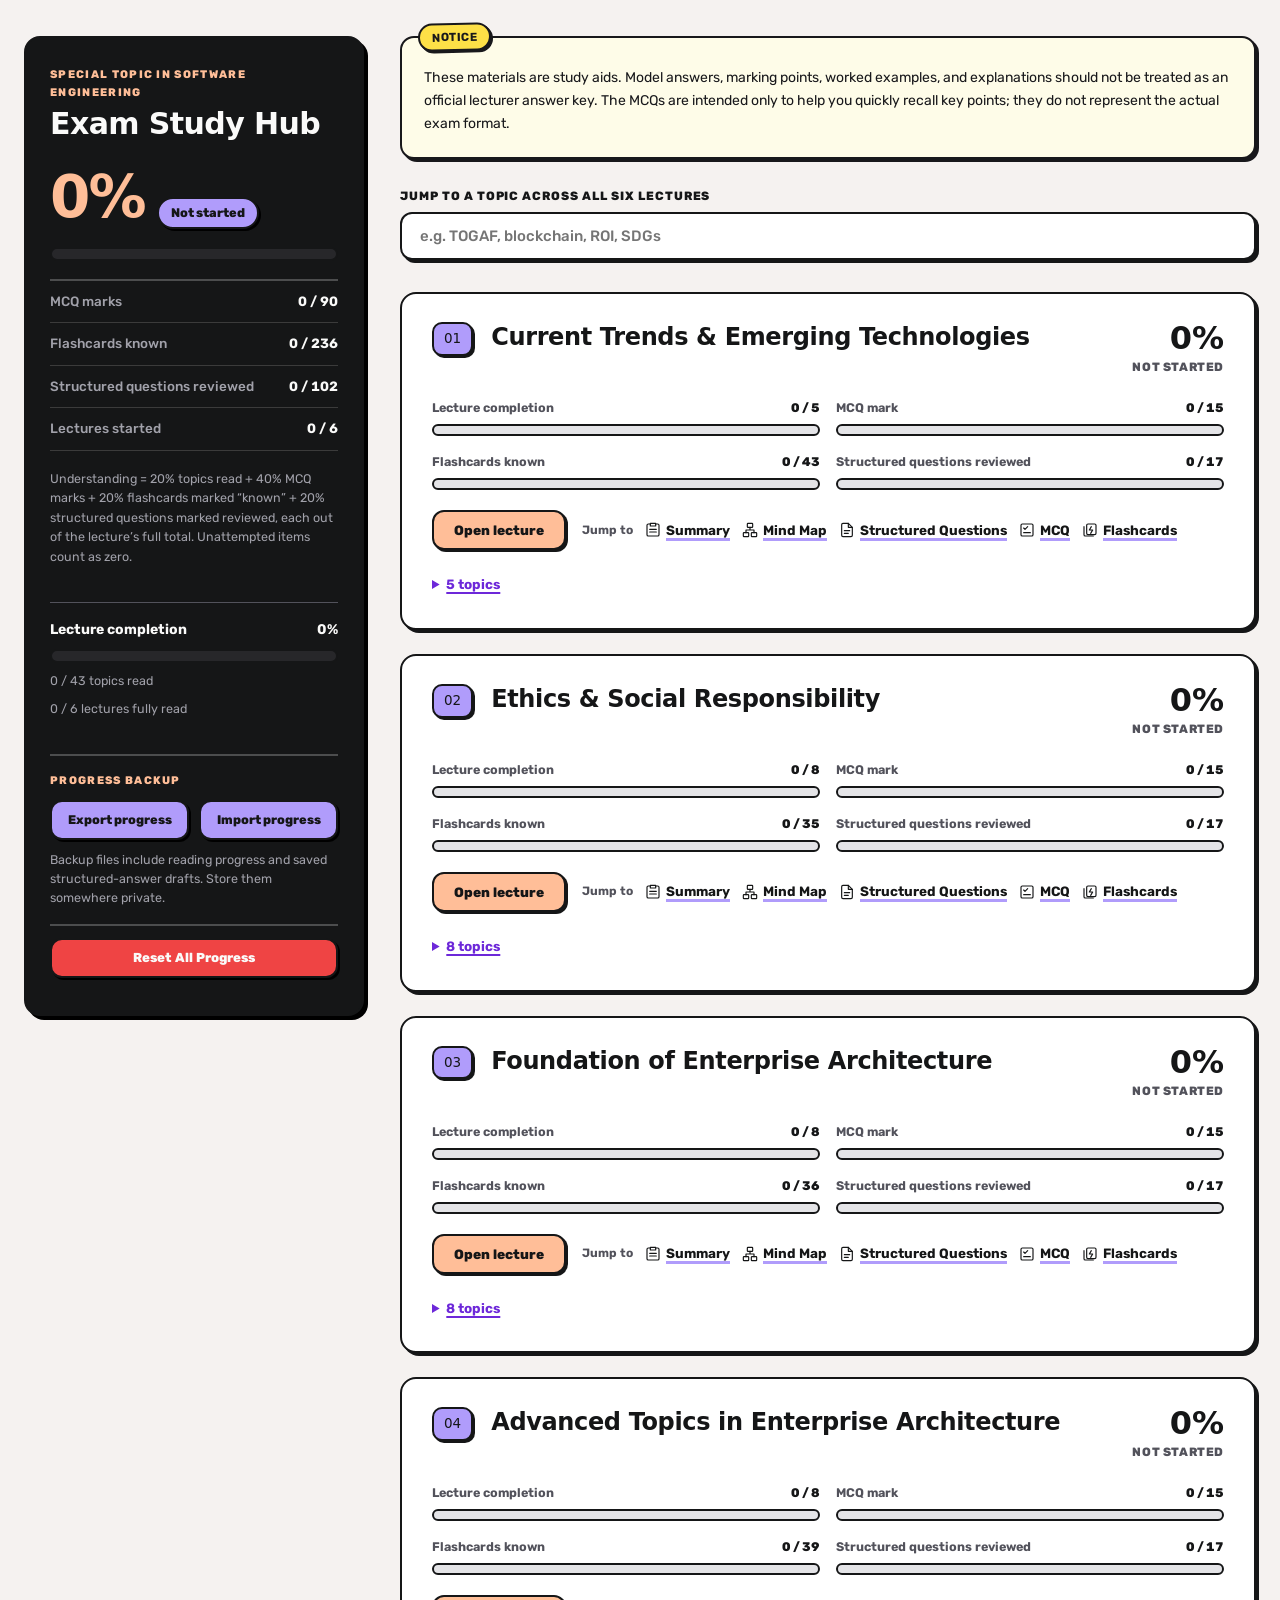
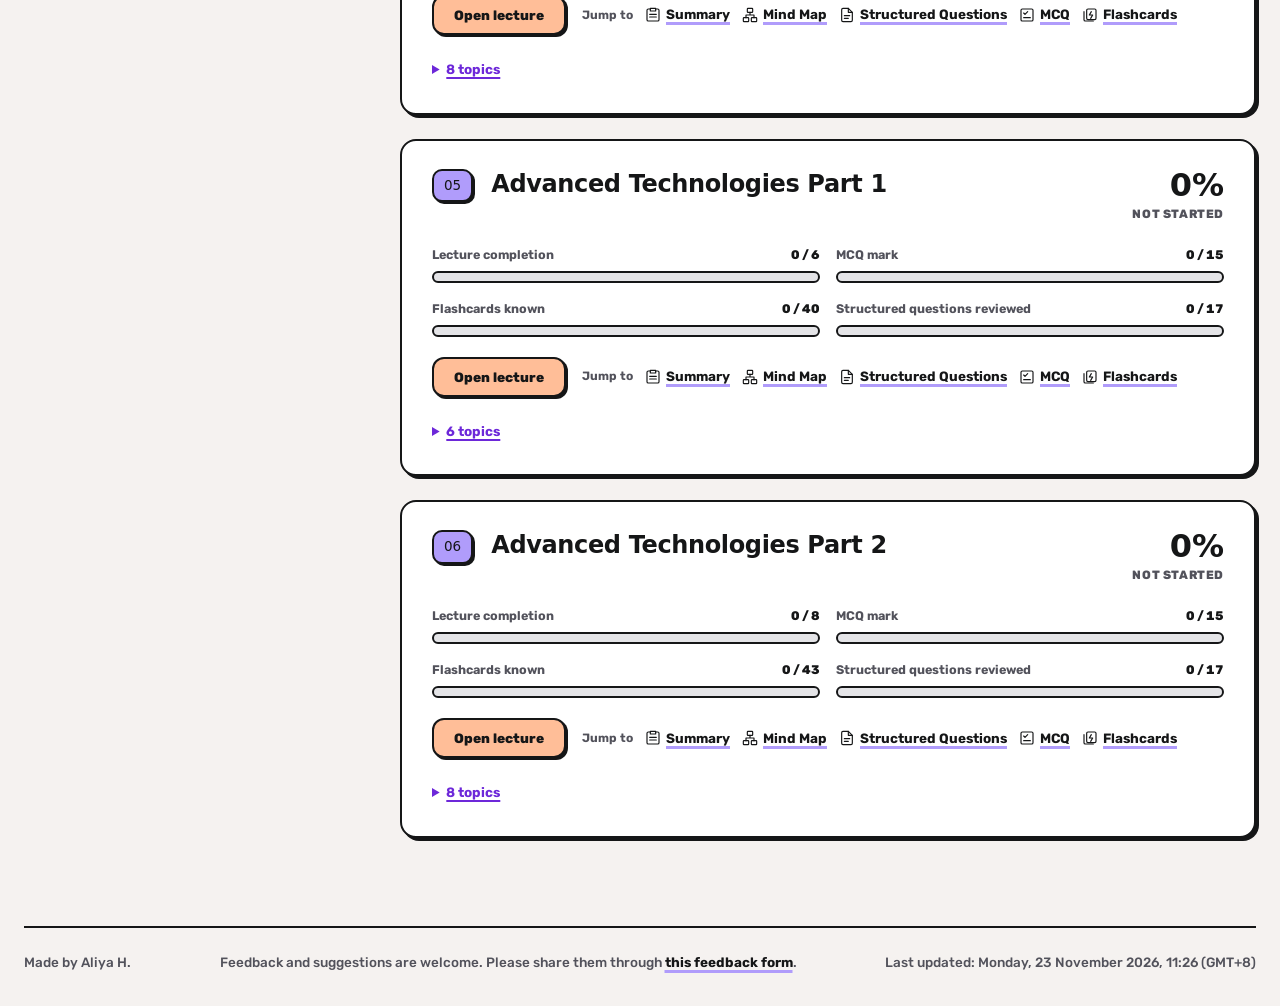
==== commit c3c2c196: "chore: major mind map change" ====
--- a/index.html
+++ b/index.html
@@ -68,7 +68,7 @@
 <footer class="foot">
 <p>Made by Aliya H.</p>
 <p>Feedback and suggestions are welcome. Please share them through <a href="https://forms.gle/fW17FkKTP6RkafSC7" target="_blank" rel="noopener noreferrer">this feedback form</a>.</p>
-<p>Last updated: <time datetime="2026-11-23T10:40:47+08:00">Monday, 23 November 2026, 10:40</time> (GMT+8)</p>
+<p>Last updated: <time datetime="2026-11-23T11:26:35+08:00">Monday, 23 November 2026, 11:26</time> (GMT+8)</p>
 </footer>
 </div>
 
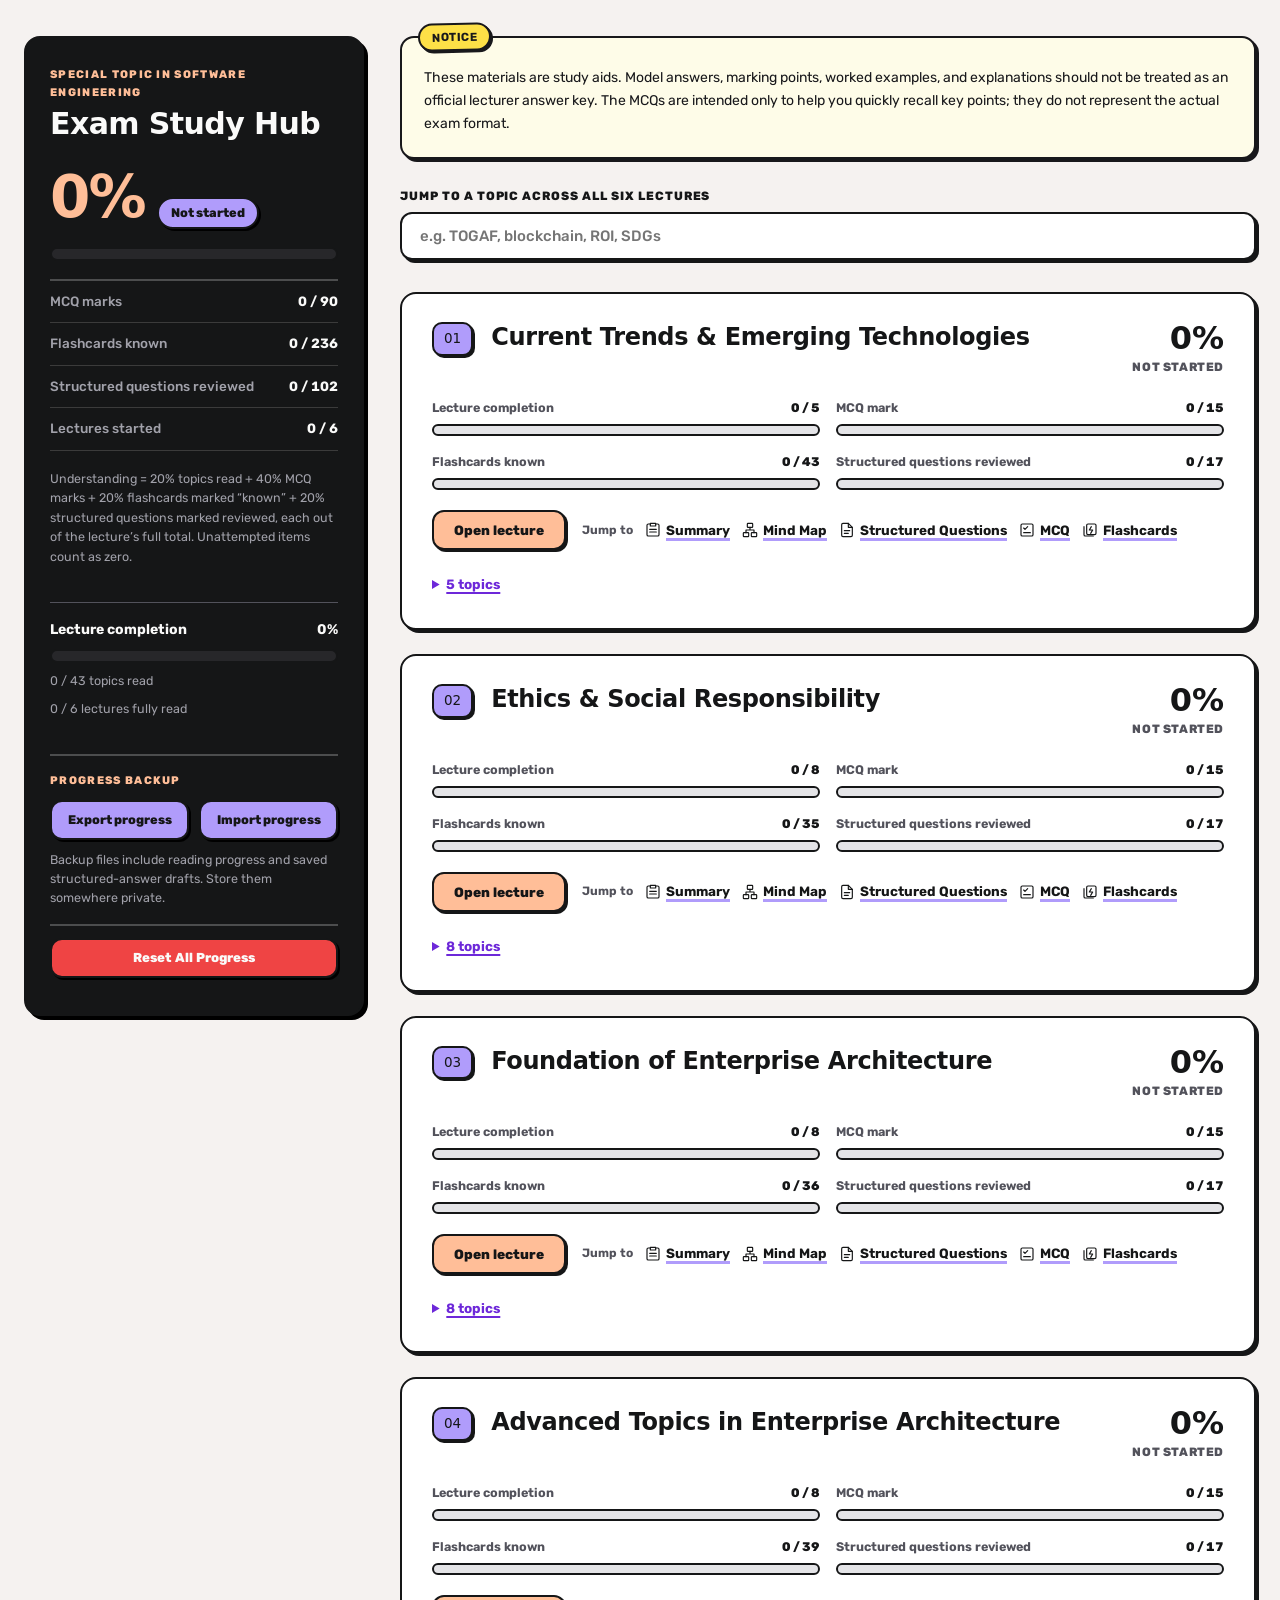
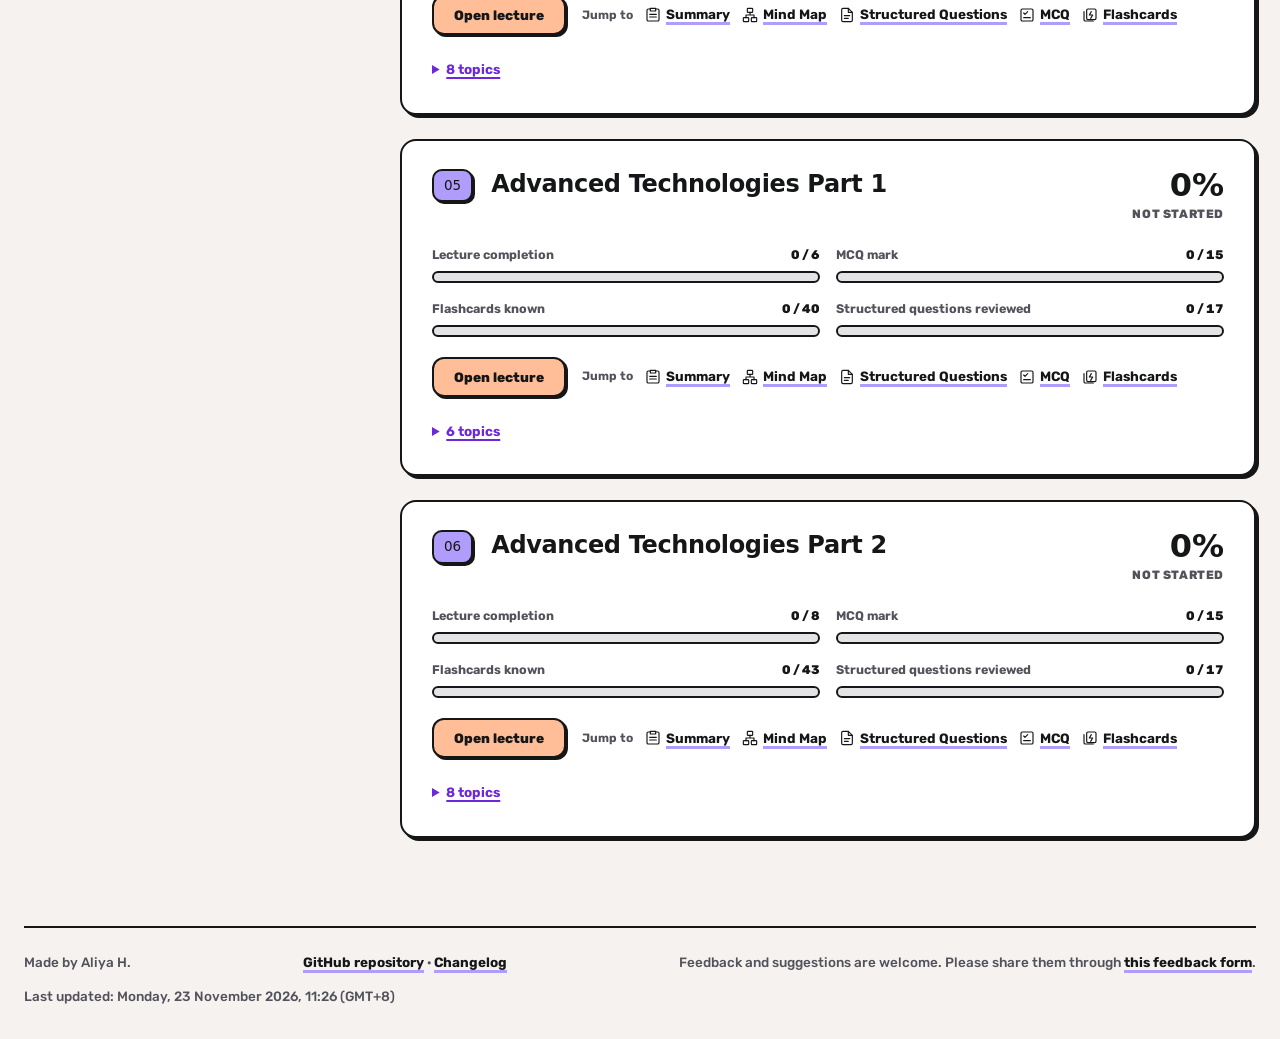
==== commit 0f8b4ec5: "feat: add changelog page" ====
--- a/index.html
+++ b/index.html
@@ -67,6 +67,7 @@
 </div>
 <footer class="foot">
 <p>Made by Aliya H.</p>
+<p><a href="https://github.com/ayaxxchanz/study4bitp3423" target="_blank" rel="noopener noreferrer">GitHub repository</a> · <a href="changelog.html">Changelog</a></p>
 <p>Feedback and suggestions are welcome. Please share them through <a href="https://forms.gle/fW17FkKTP6RkafSC7" target="_blank" rel="noopener noreferrer">this feedback form</a>.</p>
 <p>Last updated: <time datetime="2026-11-23T11:26:35+08:00">Monday, 23 November 2026, 11:26</time> (GMT+8)</p>
 </footer>
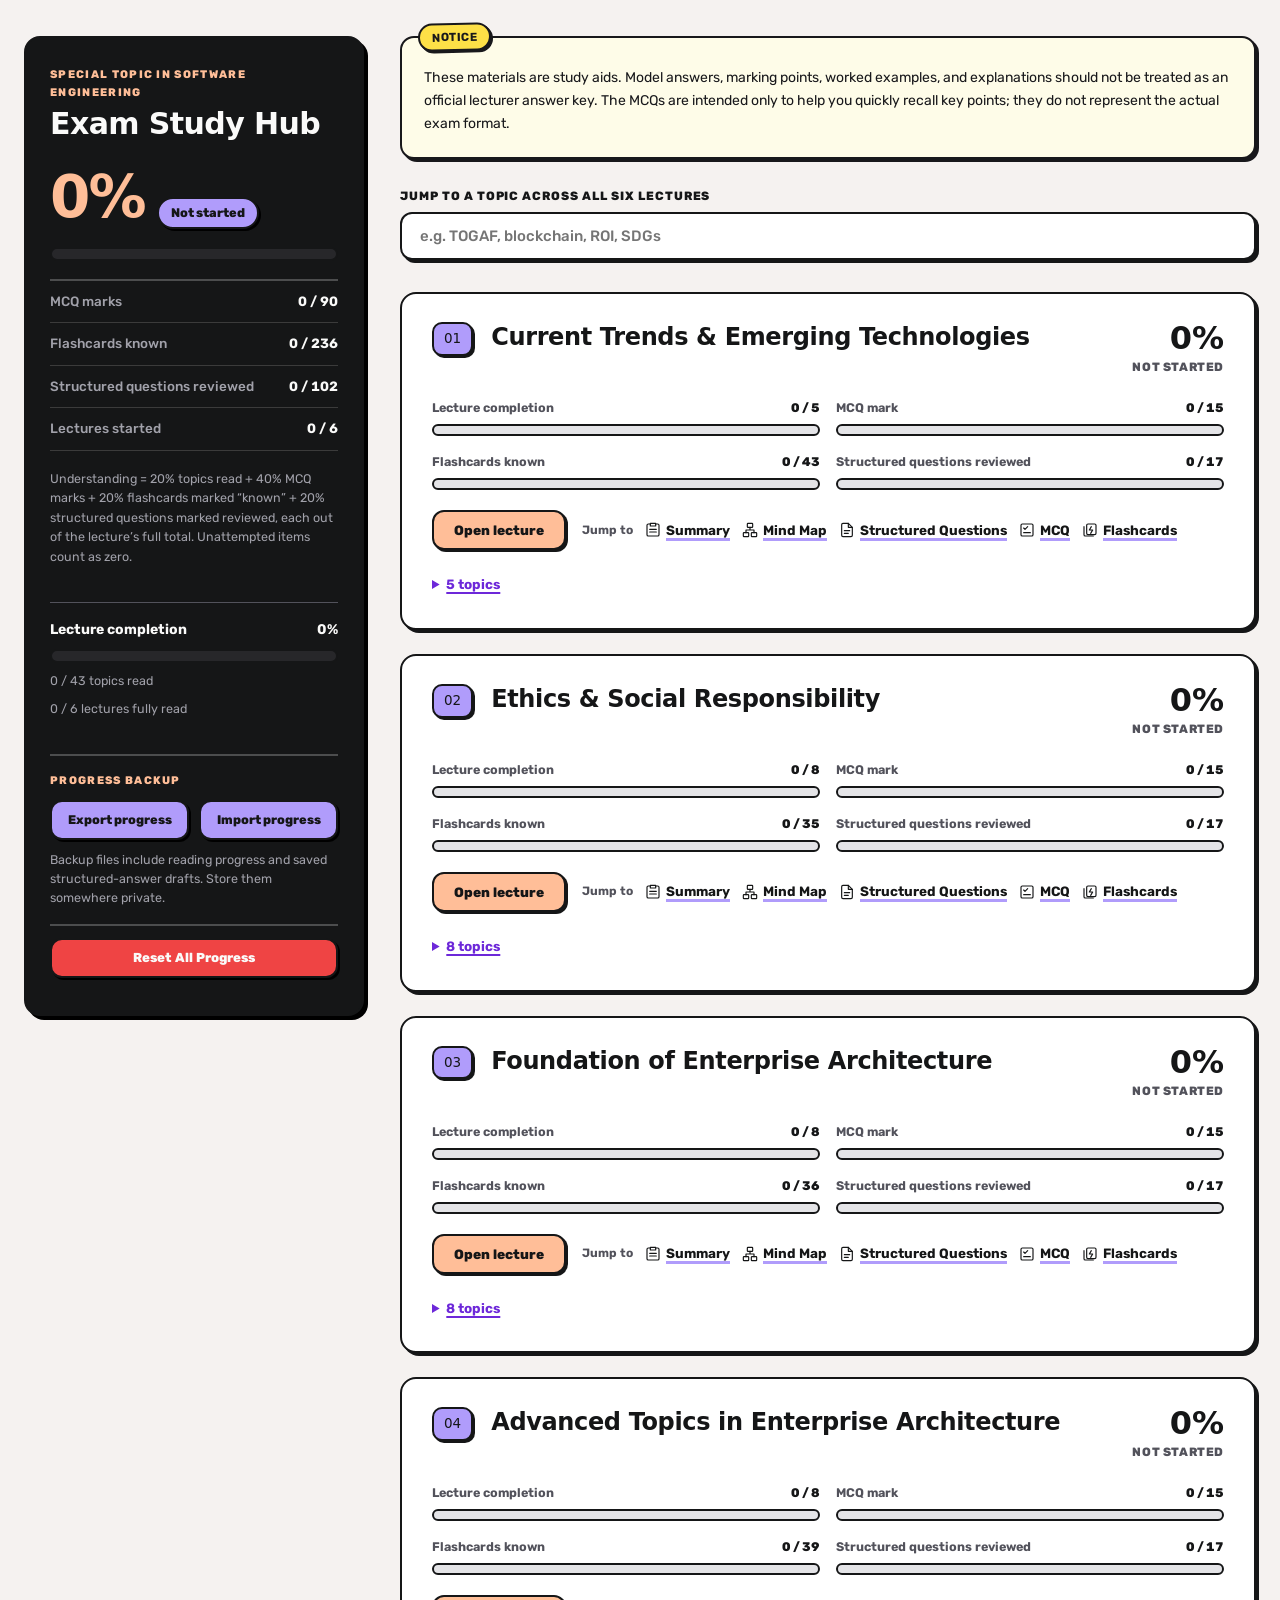
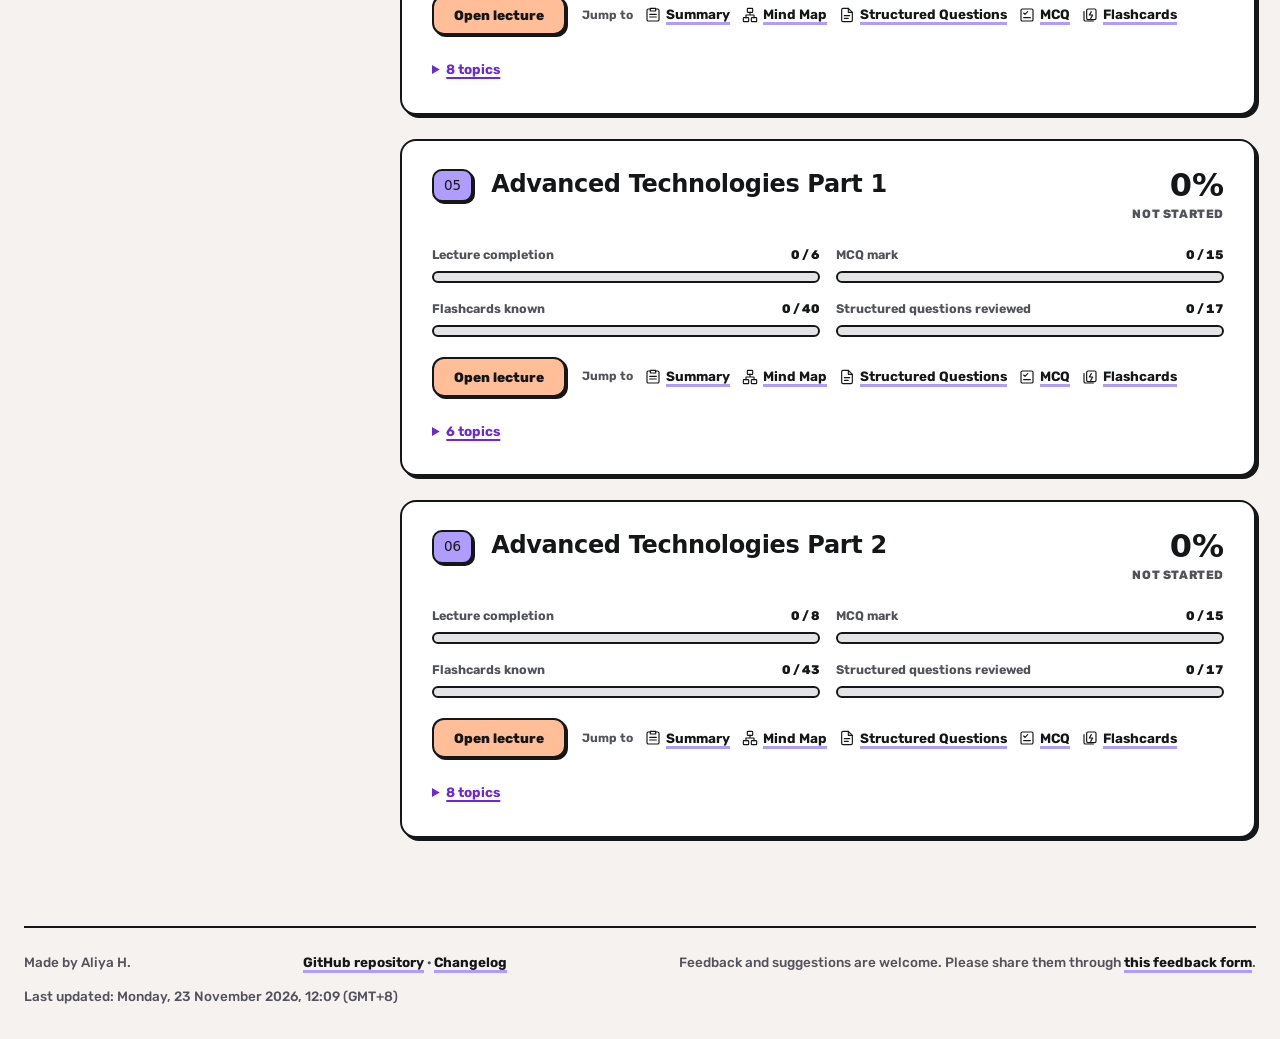
==== commit 83fd6133: "chore: modified detailed summary of lecture 1 to provide explanation and examples" ====
--- a/index.html
+++ b/index.html
@@ -69,7 +69,7 @@
 <p>Made by Aliya H.</p>
 <p><a href="https://github.com/ayaxxchanz/study4bitp3423" target="_blank" rel="noopener noreferrer">GitHub repository</a> · <a href="changelog.html">Changelog</a></p>
 <p>Feedback and suggestions are welcome. Please share them through <a href="https://forms.gle/fW17FkKTP6RkafSC7" target="_blank" rel="noopener noreferrer">this feedback form</a>.</p>
-<p>Last updated: <time datetime="2026-11-23T11:26:35+08:00">Monday, 23 November 2026, 11:26</time> (GMT+8)</p>
+<p>Last updated: <time datetime="2026-11-23T12:09:01+08:00">Monday, 23 November 2026, 12:09</time> (GMT+8)</p>
 </footer>
 </div>
 
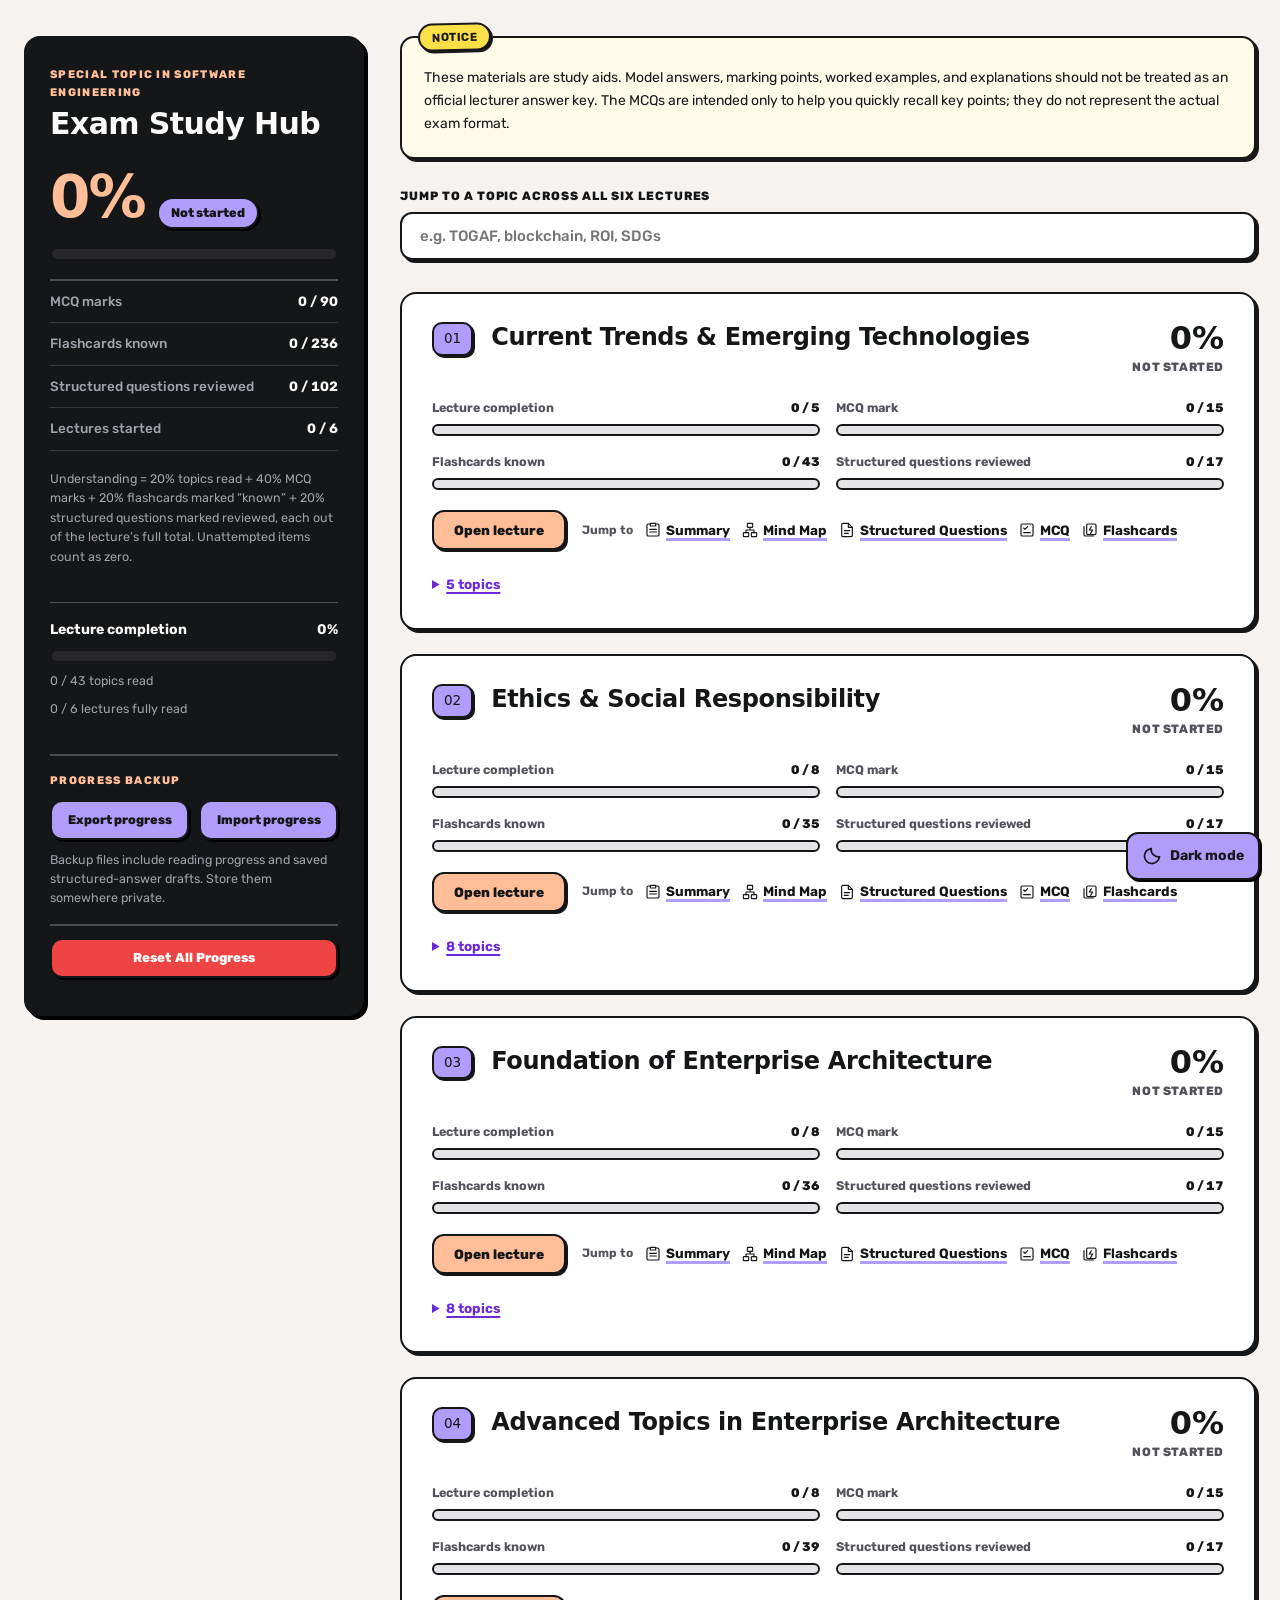
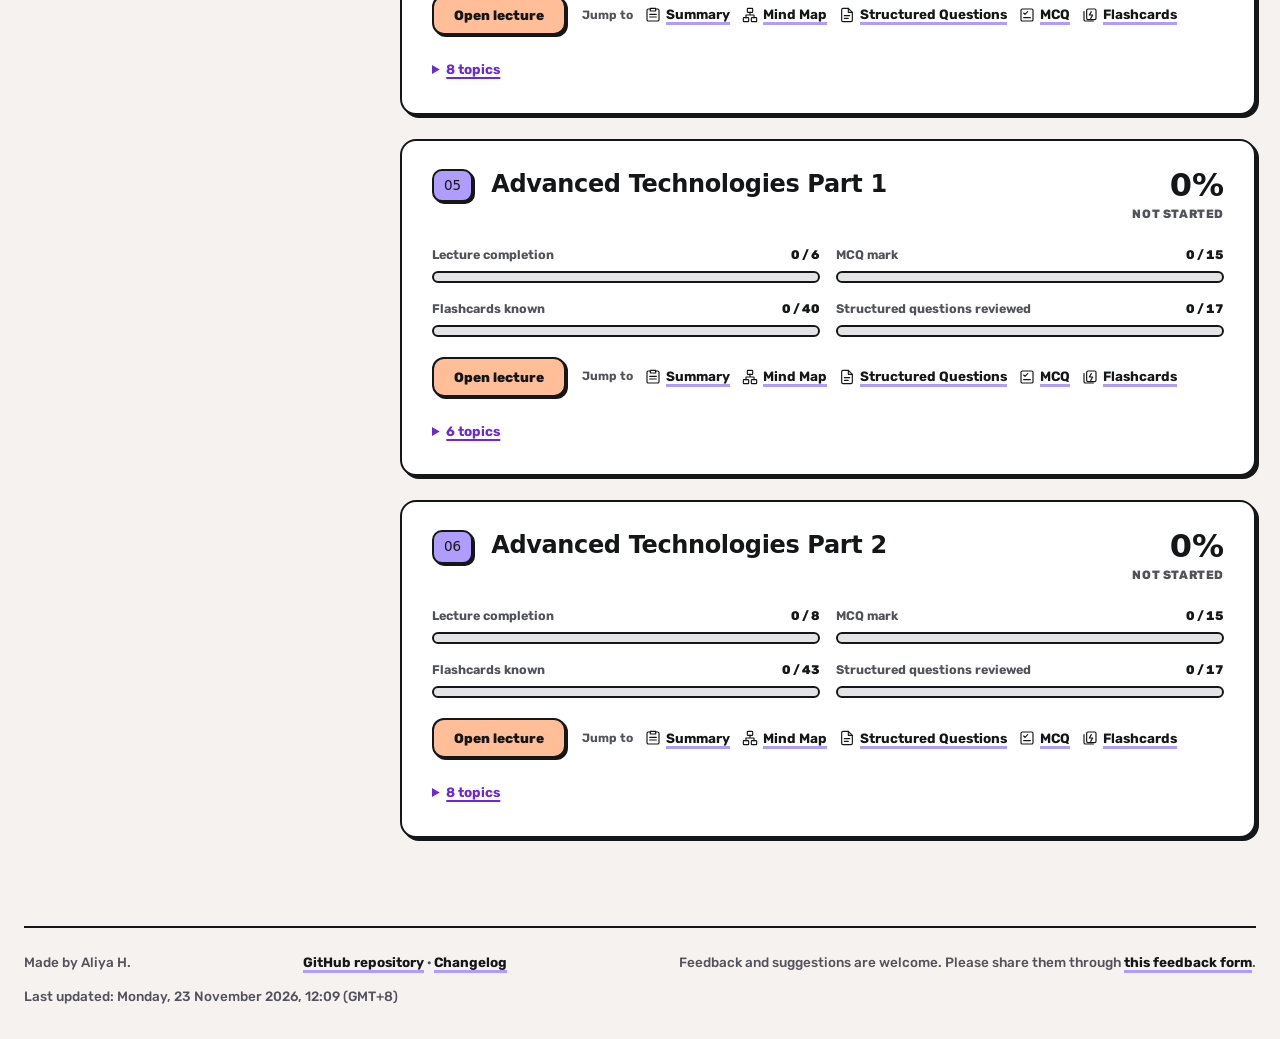
==== commit 6dbc2913: "feat: dark theme" ====
--- a/index.html
+++ b/index.html
@@ -23,6 +23,8 @@
 <meta name="twitter:image" content="https://study4bitp3423.pages.dev/assets/social-preview.png">
 <meta name="twitter:image:alt" content="Study4BITP3423 Exam Study Hub revision kit.">
 <link rel="stylesheet" href="css/dashboard.css">
+<script src="js/theme.js?v=cec9e4f7d197"></script>
+<link rel="stylesheet" href="css/dark-theme.css?v=69f6d70be7b8">
 </head>
 <body>
 <div id="dash">
@@ -92,6 +94,6 @@
 <div class="dlg-acts"><button class="btn" id="importCancelBtn" type="button" autofocus>Cancel</button><button class="btn primary" id="importConfirmBtn" type="button">Import and replace</button></div>
 </dialog>
 
-<script src="js/dashboard.js"></script>
+<script src="js/dashboard.js?v=eabe1c8952ab"></script>
 </body>
 </html>
--- a/css/dashboard.css
+++ b/css/dashboard.css
@@ -632,7 +632,7 @@
 }
 
 .topics li {
-  border-bottom: 1.5px dashed #151617;
+  border-bottom: 1.5px dashed var(--color-dashed-border, #151617);
   padding-bottom: 4px;
 }
 
--- a/css/dark-theme.css
+++ b/css/dark-theme.css
@@ -0,0 +1,213 @@
+/* Neutral palette from the reference; the site's accent colors stay colorful. */
+:root { color-scheme: light; }
+.floating-controls {
+  position: fixed;
+  right: max(20px, env(safe-area-inset-right));
+  bottom: max(20px, env(safe-area-inset-bottom));
+  z-index: 60;
+  display: flex;
+  flex-direction: column;
+  align-items: flex-end;
+  gap: 12px;
+  pointer-events: none;
+}
+.floating-controls > :is(.theme-toggle, .back-to-top) {
+  position: static;
+  pointer-events: auto;
+}
+.floating-controls > .back-to-top[hidden] { display: none !important; }
+.floating-controls[hidden] { display: none !important; }
+.theme-toggle {
+  display: inline-flex;
+  align-items: center;
+  justify-content: center;
+  gap: 8px;
+  flex-shrink: 0;
+  min-height: 48px;
+  padding: 8px 14px;
+  border: 2px solid #151617;
+  border-radius: 12px;
+  background: #B09CFB;
+  color: #151617;
+  box-shadow: 2px 2px 0 #000;
+  font: 700 14px/1.4 var(--font-body, system-ui, sans-serif);
+  cursor: pointer;
+}
+.theme-toggle:hover { background: #C4B5FD; }
+.theme-toggle:focus-visible { outline: 3px solid #FFBE98; outline-offset: 4px; }
+.theme-toggle svg { width: 20px; height: 20px; }
+.theme-sun { display: none; }
+@media (prefers-reduced-motion: reduce) {
+  .theme-toggle { transition: none; }
+}
+
+@media screen {
+  :root[data-theme="dark"] {
+    color-scheme: dark;
+    --color-page: oklch(0.145 0 0);
+    --color-card: oklch(0.205 0 0);
+    --color-dark: oklch(0.205 0 0);
+    --color-ink: oklch(0.985 0 0);
+    --color-ink-muted: oklch(0.708 0 0);
+    --color-inverse: oklch(0.985 0 0);
+    --color-dashed-border: #FFFFFF;
+    --color-lavender-soft: #292339;
+    --color-coral-soft: #342820;
+    --color-mint-soft: #183426;
+    --color-danger-soft: #3c222b;
+    /* Inline study-card colors use these tokens with their original light fallback. */
+    --study-surface-neutral: #262626;
+    --study-surface-cyan: #1b2f3b;
+    --study-surface-yellow: #302c1b;
+    --study-surface-mint: #183426;
+    --study-surface-lavender: #292339;
+    --study-surface-coral: #34232b;
+    --study-surface-orange: #342820;
+    --study-value-positive: #86efac;
+    --study-value-negative: #fda4af;
+    --study-value-neutral: #d4d4d8;
+    --border-ink: 2px solid oklch(1 0 0 / 10%);
+    --border-ink-thin: 1.5px solid oklch(1 0 0 / 10%);
+    --shadow-btn: 2px 2px 0 #000;
+    --shadow-card: 3px 3px 0 #000;
+    --shadow-card-lg: 4px 4px 0 #000;
+    --nb-canvas: oklch(0.145 0 0);
+    --nb-card: oklch(0.205 0 0);
+    --nb-ink: oklch(0.985 0 0);
+    --nb-muted: oklch(0.708 0 0);
+    --nb-border: #383838;
+  }
+  [data-theme="dark"] .theme-moon { display: none; }
+  [data-theme="dark"] .theme-sun { display: block; }
+
+  /* Dark ink on the original bright accent surfaces, including their children. */
+  [data-theme="dark"] :is(.hero, .btn, .big span, .tag, .no, .number,
+    .mark, .tab.active, .mind-node, .mind-intro-graphic span, .st-mark,
+    .card-face.back, .back-to-top) {
+    --color-ink: #151617;
+    --color-ink-muted: #27272a;
+    color: #151617;
+  }
+  [data-theme="dark"] :is(#flash-prev, #flash-next) { color: #fafafa; }
+  [data-theme="dark"] .btn.warn { background: #FECDD3; }
+  [data-theme="dark"] .btn.danger { background: #b91c1c; color: #fafafa; }
+  [data-theme="dark"] .btn.danger:hover { background: #991b1b; }
+  [data-theme="dark"] ::selection { background: #B09CFB; color: #151617; }
+  [data-theme="dark"] :is(.panel, .sidebar) { border-color: #303030; }
+  [data-theme="dark"] :is(.learning-outcomes, .outcomes-card) {
+    box-shadow: var(--shadow-card);
+  }
+  [data-theme="dark"] .learning-outcomes .slide-ref { border-color: #383838; }
+  [data-theme="dark"] :is(.summary-card .inner, .choice, .pill,
+    .learning-outcomes .slide-ref, .inspector-header, .inspector-footer,
+    .insp-slide-ref, .insp-summary, .outline-modal, .hud-zoom,
+    .hud-bottom-left, .nb-input, .nb-input:focus) {
+    background: #262626;
+    color: #fafafa;
+  }
+  [data-theme="dark"] :is(.answer-box, .st-full-model) {
+    background-color: #202020;
+    color: #fafafa;
+  }
+  [data-theme="dark"] :is(.answer-box p, .st-full-model p, .step p,
+    .exam-key span, dialog p) { color: #d4d4d8; }
+  [data-theme="dark"] .st-full-model::after { background-color: #a1a1aa; }
+  [data-theme="dark"] :is(.st-scenario, .explain, .choice:hover) { background: #292339; }
+  [data-theme="dark"] :is(.progress-bar, .meters .bar) { background: #303030; }
+  [data-theme="dark"] .reviewed { color: #86efac; }
+  [data-theme="dark"] .lec details summary { color: #c4b5fd; }
+  [data-theme="dark"] :is(.foot a, .jump-link):hover { color: #151617; }
+  [data-theme="dark"] :is(.study-notice, .callout, .insp-exam-box) {
+    background: #302c1b;
+    color: #fafafa;
+    border-color: #75652b;
+  }
+  [data-theme="dark"] :is(.study-notice p, .callout p) { color: #e4e4e7; }
+  [data-theme="dark"] .choice.right .letter { color: #151617; }
+  [data-theme="dark"] .choice.wrong .letter { background: #b91c1c; }
+  [data-theme="dark"] :is(input, textarea)::placeholder { color: #a1a1aa; opacity: 1; }
+
+  /* Lecture 1's richer summary has its own local tokens and callouts. */
+  [data-theme="dark"] #summary-list.lecture-one-summary { --border: #383838; }
+  [data-theme="dark"] #summary-list.lecture-one-summary :is(.slide-ref,
+    .compare-card, .table-wrap, table, th, td, .example-box, .exam-tip) {
+    background-color: #262626;
+  }
+  [data-theme="dark"] #summary-list.lecture-one-summary .callout.lavender { background: #292339; }
+  [data-theme="dark"] #summary-list.lecture-one-summary .callout.yellow { background: #302c1b; }
+  [data-theme="dark"] #summary-list.lecture-one-summary .callout.mint { background: #183426; }
+  [data-theme="dark"] #summary-list.lecture-one-summary .callout.coral { background: #34232b; }
+  [data-theme="dark"] #summary-list.lecture-one-summary .callout.cyan { background: #1b2f3b; }
+  [data-theme="dark"] #summary-list.lecture-one-summary :is(.tag, .number) { color: #151617; }
+  [data-theme="dark"] #summary-list.lecture-one-summary :is(.course-pill,
+    .example-kicker, .answer-title) { color: #151617; }
+  [data-theme="dark"] #summary-list.lecture-one-summary .answer-box { background: #302c1b; }
+
+  /* The other summaries use a second set of local component tokens. */
+  [data-theme="dark"] #summary-list[class] { --nb-border: #383838; }
+  [data-theme="dark"] #summary-list[class] :is(.slide-ref, code, .nb-example,
+    .nb-one-sentence, .nb-check-item, .nb-field input, .nb-metric-card,
+    table.nb-table td, table.nb-table th) { background: #262626; }
+  [data-theme="dark"] #summary-list[class] :is(.nb-answer-box, .nb-roi-box,
+    .nb-callout.yellow) { background: #302c1b; }
+  [data-theme="dark"] #summary-list[class] :is(.nb-answer-drawer,
+    .nb-check-item.checked, .nb-callout.mint) { background: #183426; }
+  [data-theme="dark"] #summary-list[class] .nb-callout.lavender { background: #292339; }
+  [data-theme="dark"] #summary-list[class] .nb-callout.coral { background: #34232b; }
+  [data-theme="dark"] #summary-list[class] .nb-callout.cyan { background: #1b2f3b; }
+  [data-theme="dark"] #summary-list[class] :is(.nb-tag, .nb-answer-title,
+    .nb-example-kicker, .nb-check-num) { color: #151617; }
+  [data-theme="dark"] #summary-list[class] :is(.nb-btn.active,
+    .nb-tab-btn.active, .nb-reg-tab.active, .nb-stage-tab.active,
+    .nb-check-item.checked .nb-check-num) {
+    background: #292339;
+    color: #fafafa;
+  }
+  [data-theme="dark"] #summary-list[class] .nb-btn:hover {
+    background: #fde047;
+    color: #151617;
+  }
+
+  /* Illustrations retain their original dark labels on a light drawing canvas.
+     Their surrounding captions follow the dark page theme. */
+  [data-theme="dark"] :is(.nb-diagram, .diagram-frame) {
+    background: #262626;
+    color: #fafafa;
+  }
+  [data-theme="dark"] :is(.nb-diagram, .diagram-frame) svg {
+    background: #fafafa;
+    color: #0f0f0f;
+    border-radius: 6px;
+  }
+  [data-theme="dark"] #summary-list[class] .nb-diagram-caption { color: #d4d4d8; }
+  [data-theme="dark"] #summary-list.lecture-one-summary .diagram-frame { background: #262626; }
+  [data-theme="dark"] #summary-list.lecture-2-ethics-summary .nb-diagram { background: #262626; }
+
+  /* Keep colored branches readable; neutral leaves and inspector use charcoal. */
+  [data-theme="dark"] .map-viewport {
+    background-image: radial-gradient(#ffffff26 1.3px, transparent 1.3px);
+  }
+  [data-theme="dark"] .mm-node { background: #262626; }
+  [data-theme="dark"] :is(.mm-node.branch-node, .mm-node.search-match,
+    .nb-pill, .legend-chip, .insp-branch-pill, .insp-exam-kicker, .nb-btn:hover,
+    .outline-branch) {
+    --nb-ink: #0f0f0f;
+    --nb-muted: #27272a;
+    color: #0f0f0f;
+  }
+  [data-theme="dark"] .mm-node.selected { outline-color: #B09CFB; }
+  [data-theme="dark"] .mm-node.search-match { outline-color: #fde047; }
+  [data-theme="dark"] .map-lines path { stroke: #737373; }
+  [data-theme="dark"] .app-shell .nb-btn.active {
+    background: #B09CFB;
+    color: #151617;
+  }
+  [data-theme="dark"] .mm-node.search-match .mm-sub { color: #27272a; }
+  [data-theme="dark"] .outline-leaf {
+    --nb-ink: #fafafa;
+    --nb-muted: #d4d4d8;
+    background: #262626;
+    color: #fafafa;
+  }
+}
+@media print { .floating-controls, .theme-toggle { display: none !important; } }
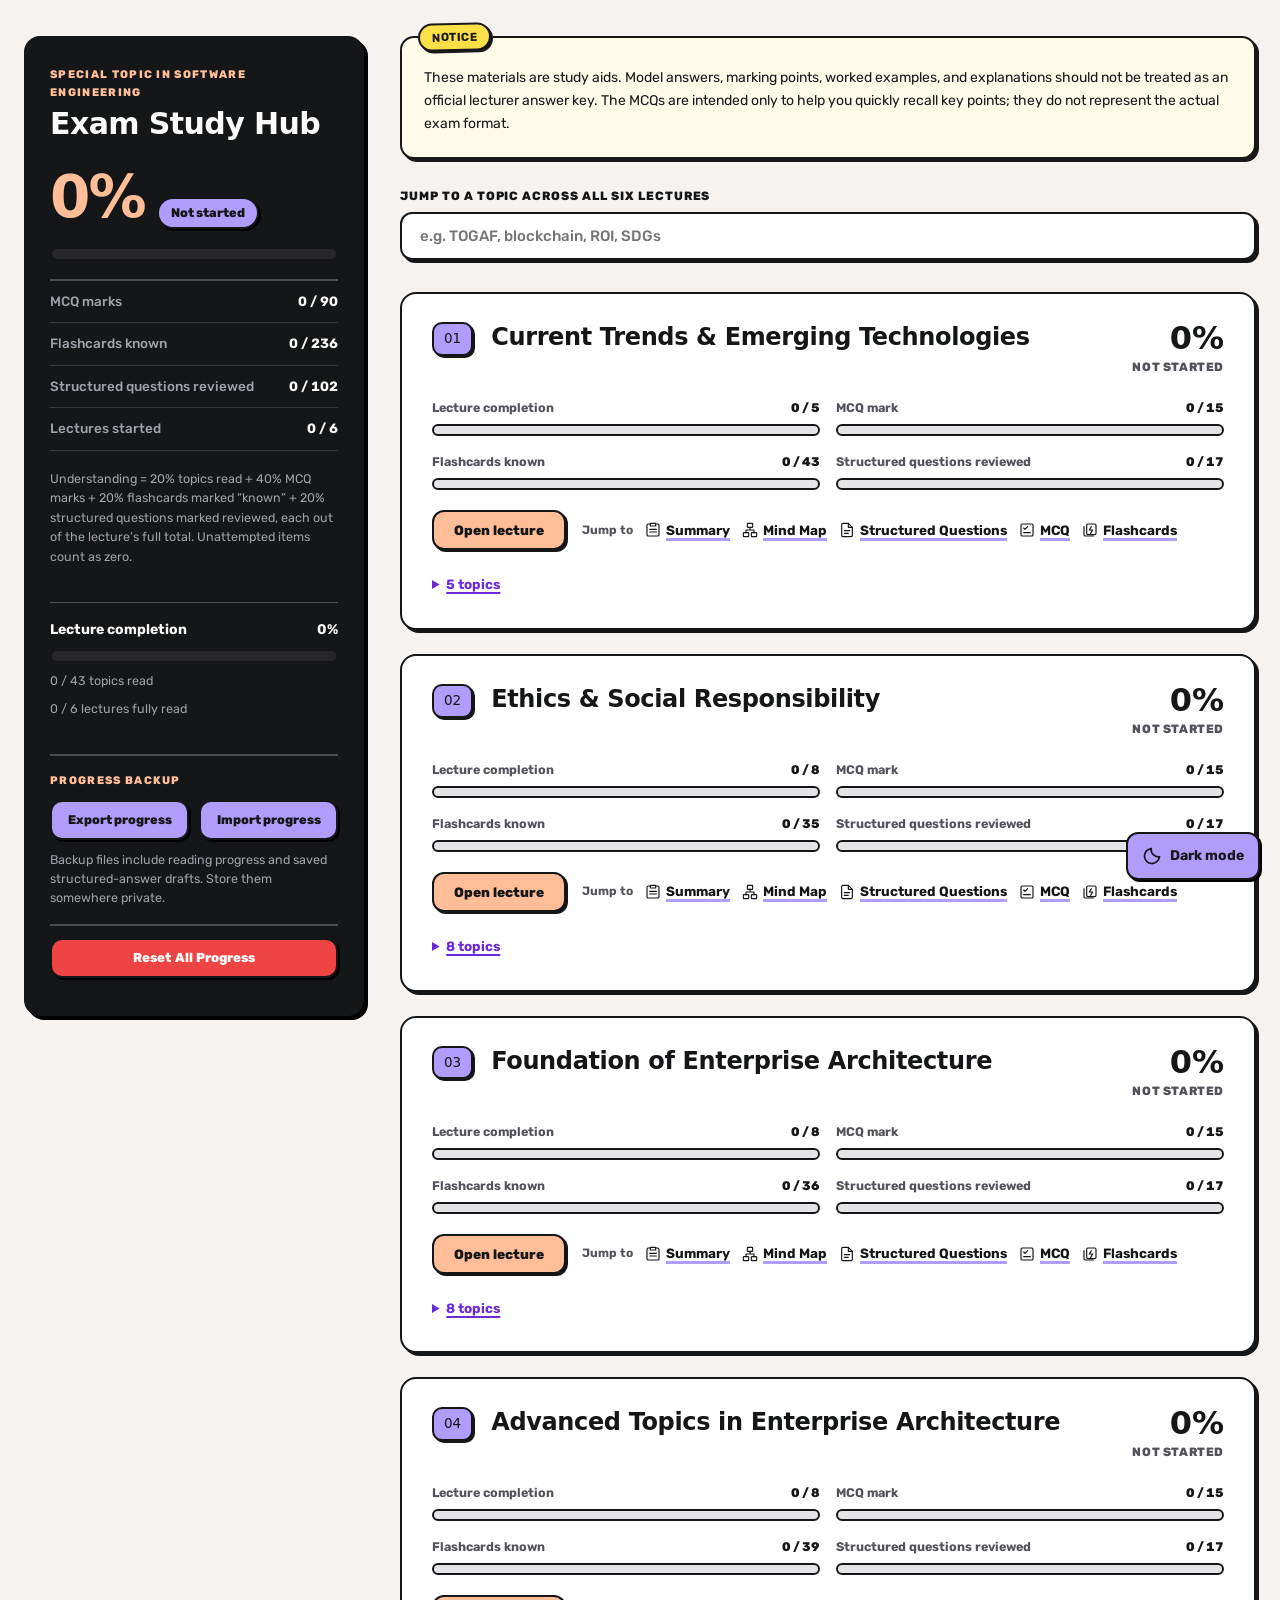
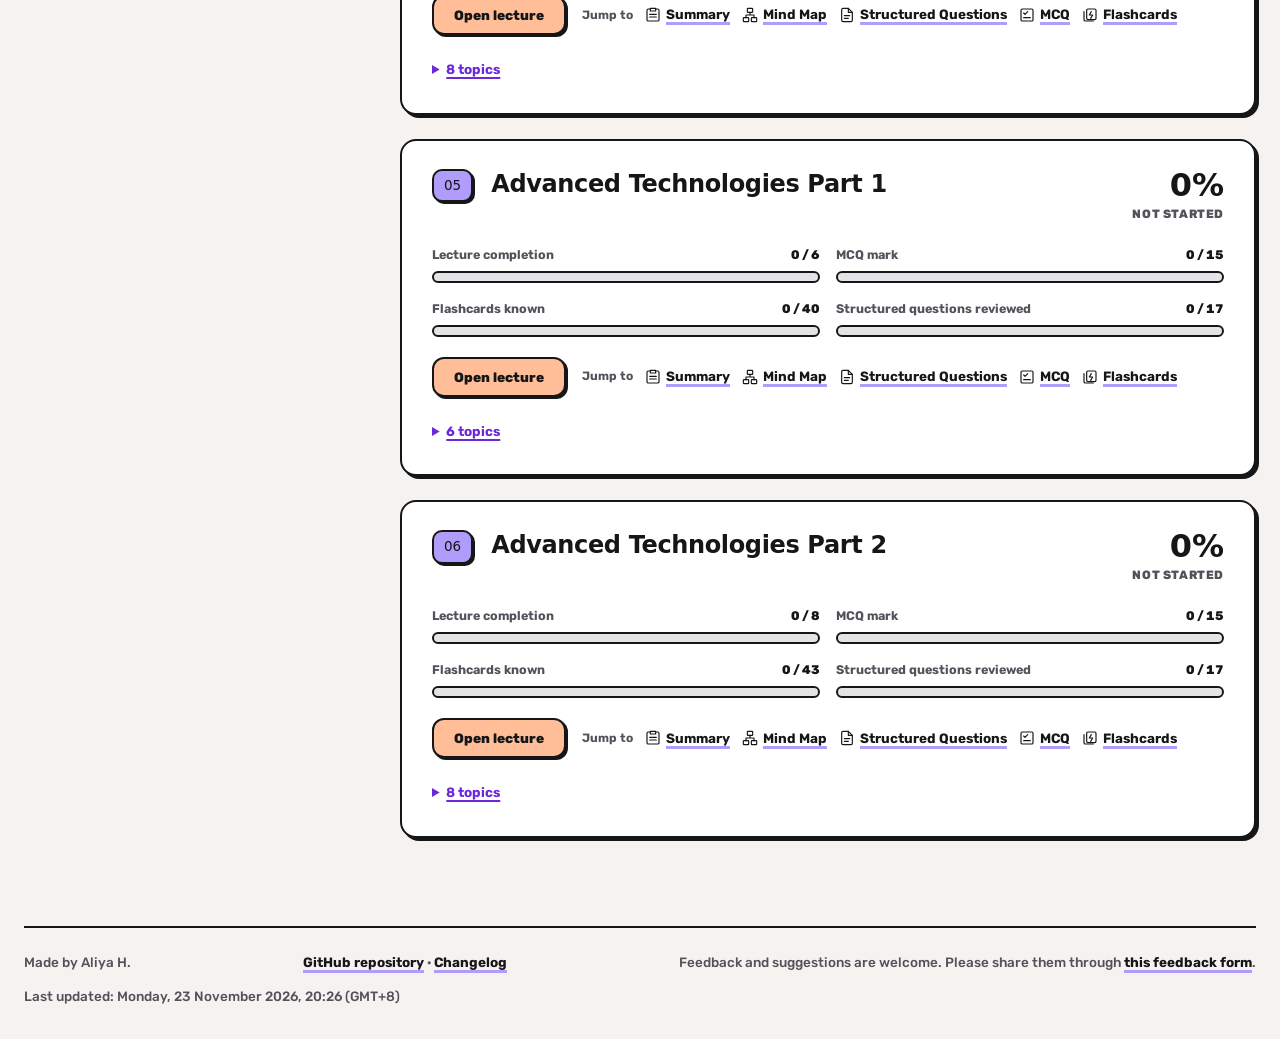
==== commit 3563ea12: "chore: refactor codebase" ====
--- a/index.html
+++ b/index.html
@@ -22,9 +22,10 @@
 <meta name="twitter:description" content="Revise BITP 3423 with detailed summaries, mind maps, structured questions, MCQ practice and flashcards for Special Topic in Software Engineering.">
 <meta name="twitter:image" content="https://study4bitp3423.pages.dev/assets/social-preview.png">
 <meta name="twitter:image:alt" content="Study4BITP3423 Exam Study Hub revision kit.">
-<link rel="stylesheet" href="css/dashboard.css">
+<link rel="stylesheet" href="css/dashboard.css?v=be4f506c67c6">
 <script src="js/theme.js?v=cec9e4f7d197"></script>
-<link rel="stylesheet" href="css/dark-theme.css?v=69f6d70be7b8">
+<link rel="stylesheet" href="css/floating-controls.css?v=ef9a43187056">
+<link rel="stylesheet" href="css/dark-theme.css?v=9a9a00d7c0ed">
 </head>
 <body>
 <div id="dash">
@@ -71,7 +72,7 @@
 <p>Made by Aliya H.</p>
 <p><a href="https://github.com/ayaxxchanz/study4bitp3423" target="_blank" rel="noopener noreferrer">GitHub repository</a> · <a href="changelog.html">Changelog</a></p>
 <p>Feedback and suggestions are welcome. Please share them through <a href="https://forms.gle/fW17FkKTP6RkafSC7" target="_blank" rel="noopener noreferrer">this feedback form</a>.</p>
-<p>Last updated: <time datetime="2026-11-23T12:09:01+08:00">Monday, 23 November 2026, 12:09</time> (GMT+8)</p>
+<p>Last updated: <time datetime="2026-11-23T20:26:21+08:00">Monday, 23 November 2026, 20:26</time> (GMT+8)</p>
 </footer>
 </div>
 
@@ -94,6 +95,7 @@
 <div class="dlg-acts"><button class="btn" id="importCancelBtn" type="button" autofocus>Cancel</button><button class="btn primary" id="importConfirmBtn" type="button">Import and replace</button></div>
 </dialog>
 
-<script src="js/dashboard.js?v=eabe1c8952ab"></script>
+<script src="js/dashboard.js?v=7f221f018d0c"></script>
+<script src="js/back-to-top.js?v=bc4b68ca829c"></script>
 </body>
 </html>
--- a/css/dashboard.css
+++ b/css/dashboard.css
@@ -867,41 +867,3 @@
   }
 
 }
-
-.back-to-top {
-  position: fixed;
-  right: max(20px, env(safe-area-inset-right));
-  bottom: max(20px, env(safe-area-inset-bottom));
-  z-index: 50;
-  display: grid;
-  place-items: center;
-  width: 48px;
-  height: 48px;
-  padding: 0;
-  color: #151617;
-  background: #B09CFB;
-  border: 2px solid #151617;
-  border-radius: 12px;
-  box-shadow: 3px 3px 0 #151617;
-  cursor: pointer;
-}
-
-.back-to-top[hidden] {
-  display: none;
-}
-
-.back-to-top:hover {
-  background: #EAE5FF;
-}
-
-.back-to-top:focus-visible {
-  outline: 3px solid #151617;
-  outline-offset: 4px;
-}
-
-@media print {
-.back-to-top {
-    display: none;
-  }
-
-}
--- a/css/floating-controls.css
+++ b/css/floating-controls.css
@@ -0,0 +1,76 @@
+/* Shared floating button layout and controls for every page. */
+.floating-controls {
+  position: fixed;
+  right: max(20px, env(safe-area-inset-right));
+  bottom: max(20px, env(safe-area-inset-bottom));
+  z-index: 60;
+  display: flex;
+  flex-direction: column;
+  align-items: flex-end;
+  gap: 12px;
+  pointer-events: none;
+}
+.floating-controls > :is(.theme-toggle, .back-to-top) {
+  position: static;
+  pointer-events: auto;
+}
+.floating-controls > .back-to-top[hidden] { display: none !important; }
+.floating-controls[hidden] { display: none !important; }
+.theme-toggle {
+  display: inline-flex;
+  align-items: center;
+  justify-content: center;
+  gap: 8px;
+  flex-shrink: 0;
+  min-height: 48px;
+  padding: 8px 14px;
+  border: 2px solid #151617;
+  border-radius: 12px;
+  background: #B09CFB;
+  color: #151617;
+  box-shadow: 2px 2px 0 #000;
+  font: 700 14px/1.4 var(--font-body, system-ui, sans-serif);
+  cursor: pointer;
+}
+.theme-toggle:hover { background: #C4B5FD; }
+.theme-toggle:focus-visible { outline: 3px solid #FFBE98; outline-offset: 4px; }
+.theme-toggle svg { width: 20px; height: 20px; }
+.theme-sun { display: none; }
+@media (prefers-reduced-motion: reduce) {
+  .theme-toggle { transition: none; }
+}
+
+.back-to-top {
+  position: fixed;
+  right: max(20px, env(safe-area-inset-right));
+  bottom: max(20px, env(safe-area-inset-bottom));
+  z-index: 50;
+  display: grid;
+  place-items: center;
+  width: 48px;
+  height: 48px;
+  padding: 0;
+  color: #151617;
+  background: #B09CFB;
+  border: 2px solid #151617;
+  border-radius: 12px;
+  box-shadow: 3px 3px 0 #151617;
+  cursor: pointer;
+}
+
+.back-to-top[hidden] {
+  display: none;
+}
+
+.back-to-top:hover {
+  background: #EAE5FF;
+}
+
+.back-to-top:focus-visible {
+  outline: 3px solid #151617;
+  outline-offset: 4px;
+}
+
+@media print {
+  .floating-controls, .theme-toggle, .back-to-top { display: none !important; }
+}
--- a/css/dark-theme.css
+++ b/css/dark-theme.css
@@ -1,46 +1,5 @@
 /* Neutral palette from the reference; the site's accent colors stay colorful. */
 :root { color-scheme: light; }
-.floating-controls {
-  position: fixed;
-  right: max(20px, env(safe-area-inset-right));
-  bottom: max(20px, env(safe-area-inset-bottom));
-  z-index: 60;
-  display: flex;
-  flex-direction: column;
-  align-items: flex-end;
-  gap: 12px;
-  pointer-events: none;
-}
-.floating-controls > :is(.theme-toggle, .back-to-top) {
-  position: static;
-  pointer-events: auto;
-}
-.floating-controls > .back-to-top[hidden] { display: none !important; }
-.floating-controls[hidden] { display: none !important; }
-.theme-toggle {
-  display: inline-flex;
-  align-items: center;
-  justify-content: center;
-  gap: 8px;
-  flex-shrink: 0;
-  min-height: 48px;
-  padding: 8px 14px;
-  border: 2px solid #151617;
-  border-radius: 12px;
-  background: #B09CFB;
-  color: #151617;
-  box-shadow: 2px 2px 0 #000;
-  font: 700 14px/1.4 var(--font-body, system-ui, sans-serif);
-  cursor: pointer;
-}
-.theme-toggle:hover { background: #C4B5FD; }
-.theme-toggle:focus-visible { outline: 3px solid #FFBE98; outline-offset: 4px; }
-.theme-toggle svg { width: 20px; height: 20px; }
-.theme-sun { display: none; }
-@media (prefers-reduced-motion: reduce) {
-  .theme-toggle { transition: none; }
-}
-
 @media screen {
   :root[data-theme="dark"] {
     color-scheme: dark;
@@ -82,7 +41,7 @@
 
   /* Dark ink on the original bright accent surfaces, including their children. */
   [data-theme="dark"] :is(.hero, .btn, .big span, .tag, .no, .number,
-    .mark, .tab.active, .mind-node, .mind-intro-graphic span, .st-mark,
+    .mark, .tab.active, .st-mark,
     .card-face.back, .back-to-top) {
     --color-ink: #151617;
     --color-ink-muted: #27272a;
@@ -210,4 +169,3 @@
     color: #fafafa;
   }
 }
-@media print { .floating-controls, .theme-toggle { display: none !important; } }
